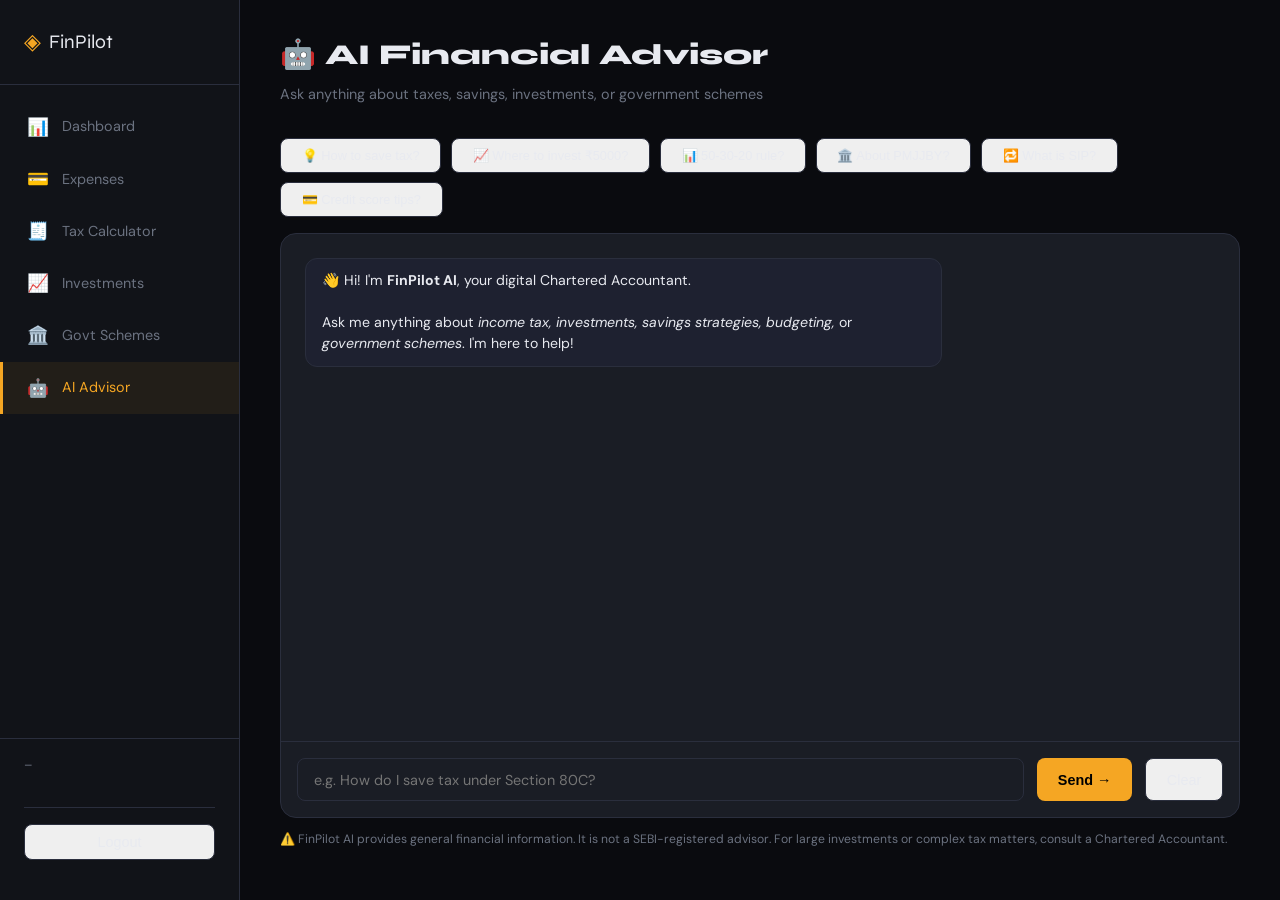
==== frontend/pages/chatbot.html @ fac9a25c "Initial commit - FinBuddy" ====
<!DOCTYPE html>
<html lang="en">
<head>
  <meta charset="UTF-8"/><meta name="viewport" content="width=device-width,initial-scale=1"/>
  <title>AI Advisor – FinPilot</title>
  <link rel="stylesheet" href="../css/style.css"/>
  <link href="https://fonts.googleapis.com/css2?family=Syne:wght@400;600;700;800&family=DM+Sans:wght@300;400;500&display=swap" rel="stylesheet">
</head>
<body>
<div class="page-wrap">
  <aside class="sidebar">
    <div class="sb-brand"><span class="logo-icon">◈</span> FinPilot</div>
    <nav class="sb-nav">
      <a class="sb-item" href="dashboard.html"><span class="sb-icon">📊</span> Dashboard</a>
      <a class="sb-item" href="expenses.html"><span class="sb-icon">💳</span> Expenses</a>
      <a class="sb-item" href="tax.html"><span class="sb-icon">🧾</span> Tax Calculator</a>
      <a class="sb-item" href="investments.html"><span class="sb-icon">📈</span> Investments</a>
      <a class="sb-item" href="schemes.html"><span class="sb-icon">🏛️</span> Govt Schemes</a>
      <a class="sb-item active" href="chatbot.html"><span class="sb-icon">🤖</span> AI Advisor</a>
    </nav>
    <div class="sb-user" id="sb-user">–</div>
    <div class="sb-logout">
      <button class="btn-outline" style="width:100%;text-align:center" onclick="logout()">Logout</button>
    </div>
  </aside>

  <main class="main-content">
    <div class="page-header">
      <h1>🤖 AI Financial Advisor</h1>
      <p>Ask anything about taxes, savings, investments, or government schemes</p>
    </div>

    <!-- QUICK PROMPTS -->
    <div style="display:flex;gap:.6rem;flex-wrap:wrap;margin-bottom:1rem">
      <button class="btn-outline" style="font-size:.8rem" onclick="sendQuick('How can I save income tax?')">💡 How to save tax?</button>
      <button class="btn-outline" style="font-size:.8rem" onclick="sendQuick('Where should I invest ₹5000 per month?')">📈 Where to invest ₹5000?</button>
      <button class="btn-outline" style="font-size:.8rem" onclick="sendQuick('What is the 50-30-20 budget rule?')">📊 50-30-20 rule?</button>
      <button class="btn-outline" style="font-size:.8rem" onclick="sendQuick('Tell me about PMJJBY insurance scheme')">🏛️ About PMJJBY?</button>
      <button class="btn-outline" style="font-size:.8rem" onclick="sendQuick('What is SIP and how does it work?')">🔁 What is SIP?</button>
      <button class="btn-outline" style="font-size:.8rem" onclick="sendQuick('How to improve my credit score?')">💳 Credit score tips?</button>
    </div>

    <!-- CHAT WINDOW -->
    <div class="chat-window">
      <div class="chat-msgs" id="chat-msgs">
        <div class="msg msg-bot">
          👋 Hi! I'm <strong>FinPilot AI</strong>, your digital Chartered Accountant.<br/><br/>
          Ask me anything about <em>income tax, investments, savings strategies, budgeting,</em> or <em>government schemes</em>. I'm here to help!
        </div>
      </div>
      <div class="chat-input-row">
        <input type="text" id="chat-input" placeholder="e.g. How do I save tax under Section 80C?" onkeydown="if(event.key==='Enter') sendMsg()"/>
        <button class="btn-primary" onclick="sendMsg()">Send →</button>
        <button class="btn-outline" onclick="clearChat()">Clear</button>
      </div>
    </div>

    <!-- DISCLAIMER -->
    <p style="color:var(--muted);font-size:.76rem;margin-top:.8rem">
      ⚠️ FinPilot AI provides general financial information. It is not a SEBI-registered advisor.
      For large investments or complex tax matters, consult a Chartered Accountant.
    </p>
  </main>
</div>

<script src="../js/main.js"></script>
<script>
const user = getUser();
if (user) document.getElementById('sb-user').innerHTML = `<strong>${user.name}</strong>${user.email}`;

// ── RULE-BASED RESPONSES (works offline) ────────────────────────
const KB = {
  tax: [
    "Under <strong>Section 80C</strong>, you can invest up to ₹1,50,000 in PPF, ELSS mutual funds, NSC, LIC premium, or EPF to reduce taxable income.",
    "Compare Old vs New regime using our <a href='tax.html' style='color:var(--accent)'>Tax Calculator</a>. Old regime is better if deductions exceed ₹3.75L.",
    "Section <strong>80D</strong> allows deduction for health insurance premiums — up to ₹25,000 for self and ₹50,000 for senior citizen parents.",
    "NPS (National Pension System) gives an <strong>extra ₹50,000</strong> deduction under 80CCD(1B) beyond the 80C limit.",
    "Home loan interest is deductible up to <strong>₹2 lakh/year</strong> under Section 24 of the Income Tax Act."
  ],
  invest: [
    "For beginners: Start a <strong>SIP of ₹500-₹1000/month</strong> in an index fund. Time in market beats timing the market!",
    "The rule of 72: Divide 72 by your return rate to know how many years to double money. At 12%, money doubles in 6 years.",
    "<strong>SIP ₹3,000/month</strong> for 15 years at 12% return = ~₹20 lakhs. Compound interest is magic.",
    "For safe returns: <strong>PPF at 7.1%</strong> (tax-free), <strong>FD at 7%</strong>, <strong>SCSS at 8.2%</strong> for seniors.",
    "ELSS mutual funds: Tax-saving (80C) + equity growth + only 3-year lock-in. Best of all worlds!"
  ],
  budget: [
    "Follow the <strong>50-30-20 rule</strong>: 50% on needs (rent, food), 30% on wants (entertainment), 20% on savings & investments.",
    "Track expenses daily. Use our <a href='expenses.html' style='color:var(--accent)'>Expense Tracker</a> to find where money leaks.",
    "Pay yourself first — on salary day, immediately transfer 20% to savings before spending.",
    "Reduce food delivery apps (Zomato/Swiggy) from 8x to 2x/month and save ₹3,000–₹5,000 monthly.",
    "Automate your SIP so you never skip an investment because of impulsive spending."
  ],
  sip: [
    "SIP (Systematic Investment Plan) means investing a fixed amount monthly in a mutual fund — as low as ₹100/month.",
    "Benefits of SIP: Rupee cost averaging, no need to time the market, discipline in saving, compound growth over years.",
    "Best SIP funds for beginners: Nifty 50 Index Fund, Parag Parikh Flexi Cap, Mirae Asset Large Cap.",
    "₹2,000/month SIP for 20 years at 12% = ₹19.8 lakhs invested, grows to <strong>₹1.98 crore</strong>. That's the power of compounding!"
  ],
  saving: [
    "Build an <strong>emergency fund</strong> of 3-6 months of expenses before any investment. Keep it in a liquid fund or savings account.",
    "Save first, spend later — not the other way around. Automate transfers on salary day.",
    "Cancel subscriptions you haven't used in 30 days. Most people waste ₹500–₹2000/month on unused apps.",
    "Review insurance policies — term insurance is cheapest, don't mix insurance with investment (avoid endowment plans)."
  ],
  scheme: [
    "<strong>PMJJBY</strong>: ₹2 lakh life cover for just ₹436/year — the most affordable life insurance in India.",
    "<strong>Sukanya Samriddhi</strong>: 8.2% tax-free interest for girl child below 10. Best way to plan for daughter's future.",
    "<strong>Atal Pension Yojana</strong>: Guaranteed pension of ₹1,000–₹5,000/month from age 60. Enroll before age 40!",
    "<strong>PM Awas Yojana</strong>: Interest subsidy on home loan if annual income < ₹18 lakh and you don't own a house.",
    "<strong>NPS</strong>: Extra ₹50,000 tax deduction + pension + partial tax-free withdrawal at retirement."
  ],
  loan: [
    "A <strong>CIBIL score above 750</strong> gets you best loan interest rates. Pay EMIs on time every month.",
    "Never take personal loans for consumption (phone, vacation). Only use for genuine emergencies or education.",
    "Prepay loans whenever you have extra money — saved interest = guaranteed return better than FD.",
    "Compare loan rates on BankBazaar or Paisabazaar before taking any loan — rates can vary by 3-5%."
  ],
  default: [
    "I can help you with: tax saving, investment planning, budgeting, SIP, government schemes, and loan tips. What would you like to know?",
    "Great question! Try asking about specific topics like <em>'How to save tax'</em>, <em>'Where to invest ₹3000'</em>, or <em>'About SIP'</em>."
  ]
};

function getBotReply(msg) {
  msg = msg.toLowerCase();
  if (/tax|80c|80d|itr|regime|deduct|tds/.test(msg))    return rand(KB.tax);
  if (/sip|systematic/.test(msg))                         return rand(KB.sip);
  if (/invest|mutual|fund|elss|ppf|nps|fd|stock|equity/.test(msg)) return rand(KB.invest);
  if (/budget|expense|spend|track|zero-based/.test(msg)) return rand(KB.budget);
  if (/save|saving|emergency/.test(msg))                 return rand(KB.saving);
  if (/scheme|government|pmjjby|sukanya|atal|awas|jan dhan|mudra/.test(msg)) return rand(KB.scheme);
  if (/loan|emi|cibil|credit score|borrow/.test(msg))   return rand(KB.loan);
  return rand(KB.default);
}

function rand(arr) { return arr[Math.floor(Math.random()*arr.length)]; }

function appendMsg(text, role) {
  const div = document.createElement('div');
  div.className = `msg msg-${role}`;
  div.innerHTML = text;
  document.getElementById('chat-msgs').appendChild(div);
  document.getElementById('chat-msgs').scrollTop = 9999;
}

function typingIndicator(show) {
  const id = 'typing-indicator';
  if (show) {
    const d = document.createElement('div');
    d.id = id; d.className = 'msg msg-bot';
    d.innerHTML = '<em style="color:var(--muted)">FinPilot AI is typing…</em>';
    document.getElementById('chat-msgs').appendChild(d);
    document.getElementById('chat-msgs').scrollTop = 9999;
  } else {
    document.getElementById(id)?.remove();
  }
}

async function sendMsg() {
  const input = document.getElementById('chat-input');
  const msg = input.value.trim();
  if (!msg) return;
  input.value = '';
  appendMsg(msg, 'user');
  typingIndicator(true);

  let reply;
  // Try backend
  try {
    const r = await api('/chat','POST',{message:msg});
    reply = r.reply;
  } catch(e) {
    reply = getBotReply(msg);
  }
  if (!reply) reply = getBotReply(msg);

  setTimeout(() => { typingIndicator(false); appendMsg(reply, 'bot'); }, 700);
}

function sendQuick(msg) {
  document.getElementById('chat-input').value = msg;
  sendMsg();
}

function clearChat() {
  document.getElementById('chat-msgs').innerHTML = `
    <div class="msg msg-bot">
      👋 Hi! I'm <strong>FinPilot AI</strong>, your digital Chartered Accountant.<br/><br/>
      Ask me anything about <em>income tax, investments, savings strategies, budgeting,</em> or <em>government schemes</em>.
    </div>`;
}
</script>
</body>
</html>
---- frontend/css/style.css ----
/* ════════════════════════════════════════════════════════════════
   FinPilot – Global Styles
   Font: Syne (display) + DM Sans (body)
   Theme: Dark luxury fintech with amber accent
════════════════════════════════════════════════════════════════ */
:root {
  --bg:        #0a0b0f;
  --bg2:       #111318;
  --bg3:       #1a1d25;
  --surface:   #1e2130;
  --border:    #2a2e3d;
  --accent:    #f5a623;
  --accent2:   #e8621a;
  --green:     #22c55e;
  --red:       #ef4444;
  --blue:      #3b82f6;
  --text:      #e8eaf0;
  --muted:     #6b7280;
  --card-rad:  16px;
  --font-head: 'Syne', sans-serif;
  --font-body: 'DM Sans', sans-serif;
}

*,*::before,*::after { box-sizing: border-box; margin: 0; padding: 0; }
html { scroll-behavior: smooth; }

body {
  font-family: var(--font-body);
  background: var(--bg);
  color: var(--text);
  min-height: 100vh;
  line-height: 1.6;
}

/* ── SCROLLBAR ──────────────────────────────────────────────────── */
::-webkit-scrollbar { width: 6px; }
::-webkit-scrollbar-track { background: var(--bg); }
::-webkit-scrollbar-thumb { background: var(--border); border-radius: 3px; }

/* ── NAV ────────────────────────────────────────────────────────── */
.navbar {
  position: fixed; top: 0; left: 0; right: 0; z-index: 100;
  display: flex; align-items: center; justify-content: space-between;
  padding: 1rem 4rem;
  background: rgba(10,11,15,0.85);
  backdrop-filter: blur(20px);
  border-bottom: 1px solid var(--border);
  transition: box-shadow .3s;
}
.navbar.scrolled { box-shadow: 0 4px 40px rgba(0,0,0,.5); }
.nav-brand { display: flex; align-items: center; gap: .5rem; font-family: var(--font-head); font-size: 1.3rem; }
.logo-icon { color: var(--accent); font-size: 1.4rem; }
.nav-links { display: flex; align-items: center; gap: 2rem; list-style: none; }
.nav-links a { color: var(--muted); text-decoration: none; font-size: .9rem; transition: color .2s; }
.nav-links a:hover { color: var(--text); }
.hamburger { display: none; background: none; border: none; color: var(--text); font-size: 1.5rem; cursor: pointer; }

/* ── BUTTONS ────────────────────────────────────────────────────── */
.btn-primary {
  background: var(--accent);
  color: #000;
  padding: .55rem 1.3rem;
  border-radius: 8px;
  font-weight: 600;
  font-size: .9rem;
  text-decoration: none;
  border: none; cursor: pointer;
  transition: opacity .2s, transform .15s;
}
.btn-primary:hover { opacity: .9; transform: translateY(-1px); }
.btn-primary.btn-lg { padding: .85rem 2rem; font-size: 1rem; border-radius: 10px; }

.btn-outline {
  border: 1px solid var(--border);
  color: var(--text);
  padding: .55rem 1.3rem;
  border-radius: 8px;
  font-size: .9rem;
  text-decoration: none;
  transition: border-color .2s;
}
.btn-outline:hover { border-color: var(--accent); }

.btn-ghost {
  color: var(--text);
  padding: .85rem 2rem;
  border-radius: 10px;
  font-size: 1rem;
  text-decoration: none;
  border: 1px solid var(--border);
  transition: border-color .2s;
}
.btn-ghost:hover { border-color: var(--accent); }

.btn-danger {
  background: var(--red);
  color: #fff;
  border: none;
  padding: .4rem .8rem;
  border-radius: 6px;
  cursor: pointer;
  font-size: .8rem;
}

/* ── HERO ───────────────────────────────────────────────────────── */
.hero {
  min-height: 100vh;
  display: flex; align-items: center; justify-content: space-between;
  padding: 8rem 4rem 4rem;
  position: relative; overflow: hidden; gap: 4rem;
}
.hero-bg { position: absolute; inset: 0; pointer-events: none; }
.orb {
  position: absolute; border-radius: 50%;
  filter: blur(80px); opacity: .18;
}
.orb-1 { width: 500px; height: 500px; background: var(--accent); top: -100px; right: -100px; animation: drift 8s ease-in-out infinite alternate; }
.orb-2 { width: 350px; height: 350px; background: var(--blue); bottom: -80px; left: 10%; animation: drift 10s ease-in-out infinite alternate-reverse; }
@keyframes drift { from { transform: translate(0,0); } to { transform: translate(30px,20px); } }
.grid-overlay {
  position: absolute; inset: 0;
  background-image: linear-gradient(var(--border) 1px, transparent 1px), linear-gradient(90deg, var(--border) 1px, transparent 1px);
  background-size: 60px 60px; opacity: .25;
}
.hero-content { flex: 1; z-index: 1; max-width: 600px; }
.hero-badge {
  display: inline-block;
  background: rgba(245,166,35,.12); border: 1px solid rgba(245,166,35,.3);
  color: var(--accent); padding: .35rem 1rem; border-radius: 99px;
  font-size: .8rem; margin-bottom: 1.5rem;
  animation: fadeUp .6s ease both;
}
.hero-title {
  font-family: var(--font-head);
  font-size: clamp(2.5rem, 5vw, 4rem);
  line-height: 1.1; font-weight: 800;
  animation: fadeUp .7s .1s ease both;
}
.gradient-text {
  background: linear-gradient(90deg, var(--accent), var(--accent2));
  -webkit-background-clip: text; -webkit-text-fill-color: transparent;
}
.hero-sub { color: var(--muted); font-size: 1.1rem; margin-top: 1.2rem; animation: fadeUp .7s .2s ease both; }
.hero-cta { display: flex; gap: 1rem; margin-top: 2rem; animation: fadeUp .7s .3s ease both; }
.hero-stat-row {
  display: flex; align-items: center; gap: 1.5rem;
  margin-top: 3rem; animation: fadeUp .7s .4s ease both;
}
.hs { display: flex; flex-direction: column; }
.hs strong { font-family: var(--font-head); font-size: 1.4rem; color: var(--accent); }
.hs span { font-size: .78rem; color: var(--muted); }
.hs-div { width: 1px; height: 36px; background: var(--border); }

.hero-visual { flex: 0 0 360px; position: relative; z-index: 1; animation: fadeUp .8s .2s ease both; }
.card-float {
  background: var(--surface);
  border: 1px solid var(--border);
  border-radius: var(--card-rad);
  padding: 1rem 1.3rem;
  position: absolute;
  backdrop-filter: blur(10px);
}
.card-f1 { width: 240px; top: 20px; left: 0; animation: float 4s ease-in-out infinite; }
.card-f2 { width: 160px; top: 120px; right: 0; animation: float 5s ease-in-out infinite reverse; }
.card-f3 { width: 220px; bottom: 0; left: 30px; animation: float 4.5s ease-in-out infinite; }
@keyframes float { 0%,100% { transform: translateY(0); } 50% { transform: translateY(-10px); } }
.cf-label { font-size: .72rem; color: var(--muted); margin-bottom: .3rem; }
.cf-value { font-family: var(--font-head); font-size: 1.4rem; font-weight: 700; color: var(--green); }
.cf-bar { background: var(--border); height: 4px; border-radius: 2px; margin-top: .6rem; }
.cf-fill { height: 100%; background: var(--green); border-radius: 2px; }
.cf-score { font-family: var(--font-head); font-size: 2rem; font-weight: 800; color: var(--accent); }
.cf-score span { font-size: 1rem; color: var(--muted); }
.cf-icon { font-size: 1.4rem; }
.cf-msg { font-size: .82rem; color: var(--muted); margin-top: .2rem; }

@keyframes fadeUp { from { opacity: 0; transform: translateY(24px); } to { opacity: 1; transform: translateY(0); } }

/* ── SECTION LABELS ─────────────────────────────────────────────── */
.section-label {
  text-align: center;
  font-size: .78rem; font-weight: 600; letter-spacing: .15em;
  text-transform: uppercase; color: var(--accent); margin-bottom: .8rem;
}
.section-title {
  text-align: center;
  font-family: var(--font-head); font-size: clamp(1.8rem, 3vw, 2.6rem);
  font-weight: 800; line-height: 1.2; margin-bottom: 3rem;
}

/* ── FEATURES ───────────────────────────────────────────────────── */
.features { padding: 6rem 4rem; background: var(--bg2); }
.features-grid {
  display: grid;
  grid-template-columns: repeat(auto-fill, minmax(280px, 1fr));
  gap: 1.5rem; max-width: 1100px; margin: 0 auto;
}
.feat-card {
  background: var(--surface);
  border: 1px solid var(--border);
  border-radius: var(--card-rad);
  padding: 1.8rem;
  text-decoration: none; color: var(--text);
  transition: border-color .25s, transform .25s;
  display: flex; flex-direction: column; gap: .6rem;
  position: relative;
}
.feat-card:hover { border-color: var(--accent); transform: translateY(-4px); }
.feat-card-accent { background: linear-gradient(135deg, rgba(245,166,35,.1), rgba(232,98,26,.05)); }
.feat-icon { font-size: 2rem; margin-bottom: .4rem; }
.feat-card h3 { font-family: var(--font-head); font-size: 1.1rem; }
.feat-card p { color: var(--muted); font-size: .88rem; flex: 1; }
.feat-arrow { position: absolute; bottom: 1.8rem; right: 1.8rem; color: var(--accent); font-size: 1.2rem; opacity: 0; transition: opacity .2s; }
.feat-card:hover .feat-arrow { opacity: 1; }

/* ── STATS ──────────────────────────────────────────────────────── */
.stats-section { padding: 5rem 4rem; }
.stats-inner {
  display: flex; gap: 2rem; justify-content: center; flex-wrap: wrap;
  max-width: 900px; margin: 0 auto;
}
.stat-block {
  flex: 1; min-width: 200px;
  text-align: center; padding: 2rem;
  background: var(--surface); border: 1px solid var(--border);
  border-radius: var(--card-rad);
}
.stat-num { font-family: var(--font-head); font-size: 2.8rem; font-weight: 800; color: var(--accent); }
.stat-desc { color: var(--muted); font-size: .9rem; margin-top: .5rem; }
.stat-desc em { color: var(--text); font-style: normal; }

/* ── HOW IT WORKS ───────────────────────────────────────────────── */
.how-section { padding: 6rem 4rem; background: var(--bg2); }
.steps { display: flex; align-items: center; justify-content: center; gap: 1rem; flex-wrap: wrap; max-width: 900px; margin: 0 auto; }
.step { text-align: center; max-width: 200px; }
.step-num { font-family: var(--font-head); font-size: 3rem; font-weight: 800; color: rgba(245,166,35,.2); margin-bottom: .5rem; }
.step h3 { font-family: var(--font-head); font-size: 1.1rem; margin-bottom: .4rem; }
.step p { font-size: .85rem; color: var(--muted); }
.step-connector { color: var(--border); font-size: 1.5rem; flex-shrink: 0; }

/* ── FOOTER ─────────────────────────────────────────────────────── */
.footer {
  border-top: 1px solid var(--border);
  padding: 2.5rem 4rem; text-align: center;
  color: var(--muted); font-size: .85rem;
}
.footer-brand { font-family: var(--font-head); font-size: 1.2rem; color: var(--text); margin-bottom: .8rem; }
.footer-links { display: flex; justify-content: center; gap: 2rem; margin-top: 1rem; }
.footer-links a { color: var(--muted); text-decoration: none; }
.footer-links a:hover { color: var(--accent); }

/* ── INNER PAGE LAYOUT ──────────────────────────────────────────── */
.page-wrap { display: flex; min-height: 100vh; }

/* SIDEBAR */
.sidebar {
  width: 240px; flex-shrink: 0;
  background: var(--bg2); border-right: 1px solid var(--border);
  padding: 1.5rem 0; display: flex; flex-direction: column;
  position: fixed; top: 0; left: 0; bottom: 0; z-index: 50;
}
.sidebar .sb-brand {
  font-family: var(--font-head); font-size: 1.2rem;
  padding: 0 1.5rem 1.5rem;
  border-bottom: 1px solid var(--border);
  display: flex; align-items: center; gap: .5rem;
}
.sb-nav { flex: 1; padding: 1rem 0; }
.sb-item {
  display: flex; align-items: center; gap: .8rem;
  padding: .75rem 1.5rem;
  color: var(--muted); text-decoration: none;
  font-size: .9rem; transition: background .2s, color .2s;
  border-left: 3px solid transparent;
}
.sb-item:hover, .sb-item.active {
  background: rgba(245,166,35,.07);
  color: var(--text);
  border-left-color: var(--accent);
}
.sb-item.active { color: var(--accent); }
.sb-icon { font-size: 1.1rem; }
.sb-logout {
  margin: 1rem 1.5rem;
  border-top: 1px solid var(--border); padding-top: 1rem;
}
.sb-user {
  padding: 1rem 1.5rem;
  font-size: .8rem; color: var(--muted);
  border-top: 1px solid var(--border);
}
.sb-user strong { display: block; color: var(--text); font-size: .9rem; }

/* MAIN CONTENT */
.main-content {
  margin-left: 240px; flex: 1;
  padding: 2rem 2.5rem;
  min-height: 100vh;
}
.page-header { margin-bottom: 2rem; }
.page-header h1 { font-family: var(--font-head); font-size: 1.8rem; font-weight: 800; }
.page-header p { color: var(--muted); font-size: .9rem; margin-top: .3rem; }

/* CARDS */
.card {
  background: var(--surface);
  border: 1px solid var(--border);
  border-radius: var(--card-rad);
  padding: 1.5rem;
}
.card-title {
  font-family: var(--font-head); font-size: 1rem; font-weight: 700;
  margin-bottom: 1rem; color: var(--muted);
  text-transform: uppercase; letter-spacing: .05em;
}
.grid-4 { display: grid; grid-template-columns: repeat(auto-fill, minmax(200px, 1fr)); gap: 1rem; margin-bottom: 1.5rem; }
.grid-2 { display: grid; grid-template-columns: repeat(auto-fill, minmax(320px, 1fr)); gap: 1.5rem; margin-bottom: 1.5rem; }
.kpi { text-align: center; }
.kpi-label { font-size: .78rem; color: var(--muted); text-transform: uppercase; letter-spacing: .05em; }
.kpi-value { font-family: var(--font-head); font-size: 1.8rem; font-weight: 800; margin-top: .2rem; }
.kpi-sub { font-size: .75rem; color: var(--muted); margin-top: .2rem; }
.kpi-value.green { color: var(--green); }
.kpi-value.amber { color: var(--accent); }
.kpi-value.red { color: var(--red); }
.kpi-value.blue { color: var(--blue); }

/* FORMS */
.form-group { margin-bottom: 1.2rem; }
label { display: block; font-size: .82rem; color: var(--muted); margin-bottom: .4rem; }
input, select, textarea {
  width: 100%; background: var(--bg3);
  border: 1px solid var(--border); color: var(--text);
  padding: .7rem 1rem; border-radius: 8px; font-family: var(--font-body);
  font-size: .9rem; outline: none; transition: border-color .2s;
}
input:focus, select:focus { border-color: var(--accent); }
.form-row { display: grid; grid-template-columns: 1fr 1fr; gap: 1rem; }
.form-row-3 { display: grid; grid-template-columns: 1fr 1fr 1fr; gap: 1rem; }

/* TABLE */
.data-table { width: 100%; border-collapse: collapse; }
.data-table th {
  text-align: left; padding: .7rem 1rem;
  font-size: .75rem; color: var(--muted);
  text-transform: uppercase; letter-spacing: .05em;
  border-bottom: 1px solid var(--border);
}
.data-table td { padding: .8rem 1rem; border-bottom: 1px solid rgba(42,46,61,.5); font-size: .88rem; }
.data-table tr:last-child td { border-bottom: none; }
.data-table tr:hover td { background: rgba(245,166,35,.04); }

/* BADGE */
.badge {
  display: inline-block; padding: .25rem .65rem;
  border-radius: 99px; font-size: .72rem; font-weight: 600;
}
.badge-green { background: rgba(34,197,94,.15); color: var(--green); }
.badge-amber { background: rgba(245,166,35,.15); color: var(--accent); }
.badge-red { background: rgba(239,68,68,.15); color: var(--red); }
.badge-blue { background: rgba(59,130,246,.15); color: var(--blue); }

/* PROGRESS BAR */
.progress { background: var(--border); border-radius: 99px; height: 6px; overflow: hidden; }
.progress-fill { height: 100%; border-radius: 99px; transition: width .6s ease; }
.progress-fill.green { background: var(--green); }
.progress-fill.amber { background: var(--accent); }
.progress-fill.red { background: var(--red); }

/* ALERT */
.alert {
  padding: .8rem 1.1rem; border-radius: 8px;
  font-size: .88rem; margin-bottom: 1rem;
}
.alert-success { background: rgba(34,197,94,.1); border: 1px solid rgba(34,197,94,.25); color: var(--green); }
.alert-error   { background: rgba(239,68,68,.1);  border: 1px solid rgba(239,68,68,.25);  color: var(--red); }
.alert-info    { background: rgba(59,130,246,.1);  border: 1px solid rgba(59,130,246,.25);  color: var(--blue); }

/* SCORE RING */
.score-ring-wrap { position: relative; width: 120px; height: 120px; margin: 0 auto; }
.score-ring-wrap svg { transform: rotate(-90deg); }
.score-ring-center { position: absolute; inset: 0; display: flex; flex-direction: column; align-items: center; justify-content: center; }
.score-ring-num { font-family: var(--font-head); font-size: 1.8rem; font-weight: 800; color: var(--accent); }
.score-ring-label { font-size: .65rem; color: var(--muted); }

/* CHATBOT */
.chat-window {
  display: flex; flex-direction: column;
  height: 65vh; background: var(--bg3);
  border: 1px solid var(--border); border-radius: var(--card-rad);
  overflow: hidden;
}
.chat-msgs { flex: 1; overflow-y: auto; padding: 1.5rem; display: flex; flex-direction: column; gap: .8rem; }
.msg { max-width: 70%; padding: .7rem 1rem; border-radius: 12px; font-size: .88rem; line-height: 1.5; }
.msg-bot { background: var(--surface); border: 1px solid var(--border); align-self: flex-start; }
.msg-user { background: var(--accent); color: #000; font-weight: 500; align-self: flex-end; }
.chat-input-row {
  border-top: 1px solid var(--border);
  display: flex; gap: .8rem; padding: 1rem;
}
.chat-input-row input { flex: 1; margin: 0; }

/* SCHEME CARDS */
.scheme-grid { display: grid; grid-template-columns: repeat(auto-fill, minmax(300px, 1fr)); gap: 1.5rem; }
.scheme-card {
  background: var(--surface); border: 1px solid var(--border);
  border-radius: var(--card-rad); padding: 1.5rem;
  transition: border-color .25s;
}
.scheme-card:hover { border-color: var(--accent); }
.scheme-cat { font-size: .72rem; color: var(--accent); text-transform: uppercase; letter-spacing: .08em; margin-bottom: .5rem; }
.scheme-name { font-family: var(--font-head); font-size: 1.05rem; font-weight: 700; margin-bottom: .6rem; }
.scheme-benefit { font-size: .85rem; color: var(--muted); margin-bottom: 1rem; }
.scheme-eligibility { font-size: .78rem; color: var(--muted); margin-bottom: 1rem; }
.scheme-eligibility strong { color: var(--text); }

/* LOGIN PAGE */
.auth-page {
  min-height: 100vh; display: flex; align-items: center; justify-content: center;
  background: var(--bg); position: relative; overflow: hidden;
}
.auth-card {
  width: 100%; max-width: 420px; z-index: 1;
  background: var(--surface); border: 1px solid var(--border);
  border-radius: 20px; padding: 2.5rem;
}
.auth-card h2 { font-family: var(--font-head); font-size: 1.6rem; margin-bottom: .4rem; }
.auth-card p { color: var(--muted); font-size: .88rem; margin-bottom: 2rem; }
.auth-link { text-align: center; margin-top: 1.2rem; font-size: .85rem; color: var(--muted); }
.auth-link a { color: var(--accent); text-decoration: none; }

/* TAX RESULT BOX */
.regime-compare { display: grid; grid-template-columns: 1fr 1fr; gap: 1rem; }
.regime-box {
  background: var(--bg3); border: 2px solid var(--border);
  border-radius: var(--card-rad); padding: 1.5rem; text-align: center;
}
.regime-box.recommended { border-color: var(--green); background: rgba(34,197,94,.05); }
.regime-box h3 { font-family: var(--font-head); font-size: .9rem; text-transform: uppercase; color: var(--muted); margin-bottom: .8rem; }
.regime-tax { font-family: var(--font-head); font-size: 2rem; font-weight: 800; color: var(--red); }
.regime-eff { font-size: .8rem; color: var(--muted); margin-top: .3rem; }
.regime-badge { display: inline-block; background: var(--green); color: #000; padding: .25rem .8rem; border-radius: 99px; font-size: .72rem; font-weight: 700; margin-top: .6rem; }

/* INVESTMENT CARDS */
.inv-card {
  background: var(--surface); border: 1px solid var(--border);
  border-radius: var(--card-rad); padding: 1.2rem 1.5rem;
  display: flex; gap: 1.2rem; align-items: center;
  margin-bottom: 1rem;
}
.inv-pct-circle {
  width: 54px; height: 54px; border-radius: 50%;
  background: conic-gradient(var(--accent) calc(var(--pct)*1%), var(--border) 0);
  display: flex; align-items: center; justify-content: center; flex-shrink: 0;
  font-family: var(--font-head); font-size: .78rem; font-weight: 700;
}
.inv-info { flex: 1; }
.inv-name { font-weight: 600; font-size: .95rem; margin-bottom: .2rem; }
.inv-meta { font-size: .78rem; color: var(--muted); }
.inv-amount { text-align: right; }
.inv-monthly { font-family: var(--font-head); font-size: 1.1rem; color: var(--accent); }
.inv-return { font-size: .75rem; color: var(--green); }

/* RESPONSIVE */
@media (max-width: 900px) {
  .navbar { padding: 1rem 1.5rem; }
  .nav-links { display: none; }
  .hamburger { display: block; }
  .hero { flex-direction: column; padding: 7rem 1.5rem 3rem; }
  .hero-visual { display: none; }
  .features { padding: 4rem 1.5rem; }
  .stats-section { padding: 4rem 1.5rem; }
  .how-section { padding: 4rem 1.5rem; }
  .steps { flex-direction: column; }
  .step-connector { transform: rotate(90deg); }
  .sidebar { transform: translateX(-240px); transition: transform .3s; }
  .sidebar.open { transform: translateX(0); }
  .main-content { margin-left: 0; padding: 1.5rem; }
  .form-row { grid-template-columns: 1fr; }
  .form-row-3 { grid-template-columns: 1fr; }
  .regime-compare { grid-template-columns: 1fr; }
  .grid-4 { grid-template-columns: 1fr 1fr; }
}
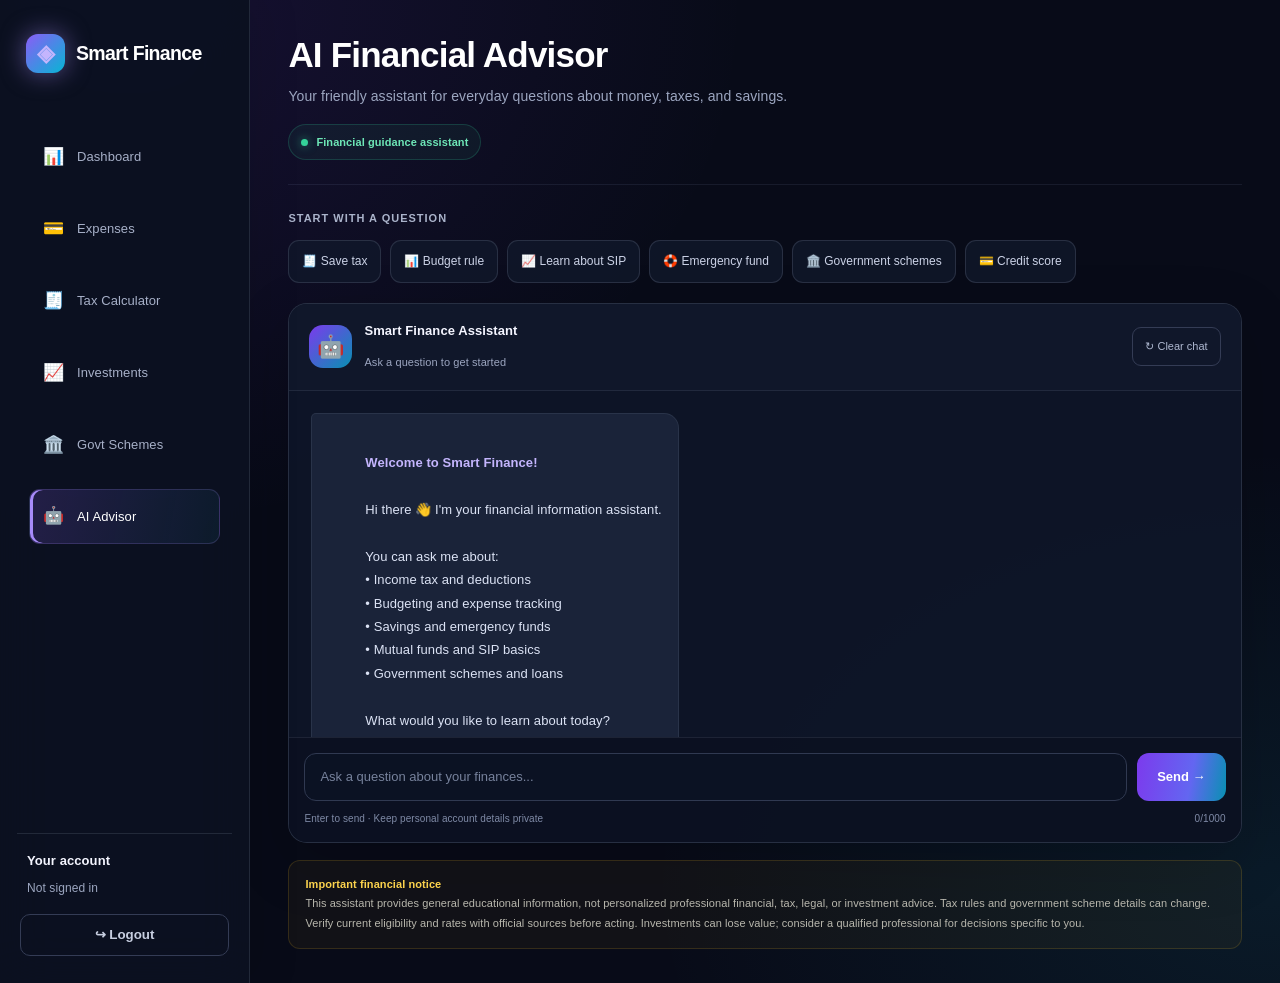
==== commit b69474a0: "Enhance Smart Finance System pages" ====
--- a/frontend/pages/chatbot.html
+++ b/frontend/pages/chatbot.html
@@ -1,195 +1,832 @@
+
 <!DOCTYPE html>
 <html lang="en">
 <head>
-  <meta charset="UTF-8"/><meta name="viewport" content="width=device-width,initial-scale=1"/>
-  <title>AI Advisor – FinPilot</title>
-  <link rel="stylesheet" href="../css/style.css"/>
-  <link href="https://fonts.googleapis.com/css2?family=Syne:wght@400;600;700;800&family=DM+Sans:wght@300;400;500&display=swap" rel="stylesheet">
+  <meta charset="UTF-8">
+  <meta name="viewport" content="width=device-width, initial-scale=1">
+  <meta name="theme-color" content="#080b18">
+  <title>AI Financial Advisor | Smart Finance System</title>
+  <link rel="stylesheet" href="../css/style.css">
+
+  <style>
+    * { box-sizing: border-box; }
+
+    body {
+      margin: 0;
+      min-height: 100vh;
+      background:
+        radial-gradient(ellipse at 10% 0%, rgba(124,58,237,.13), transparent 38%),
+        radial-gradient(ellipse at 100% 90%, rgba(34,211,238,.08), transparent 35%),
+        #080b18;
+      color: #f4f5ff;
+      font-family: Inter, "Segoe UI", Arial, sans-serif;
+    }
+
+    .page-wrap { display: flex; min-height: 100vh; }
+
+    .sidebar {
+      width: 250px;
+      flex: 0 0 250px;
+      min-height: 100vh;
+      padding: 27px 17px;
+      display: flex;
+      flex-direction: column;
+      background: rgba(12,17,33,.96);
+      border-right: 1px solid rgba(148,163,184,.17);
+    }
+
+    .sb-brand {
+      display: flex;
+      align-items: center;
+      gap: 11px;
+      padding: 5px 9px 30px;
+      color: #fff;
+      font-size: 19px;
+      font-weight: 800;
+    }
+
+    .logo-icon {
+      display: grid;
+      place-items: center;
+      width: 39px;
+      height: 39px;
+      border-radius: 12px;
+      background: linear-gradient(135deg,#8b5cf6,#06b6d4);
+      color: white;
+      font-size: 23px;
+    }
+
+    .sb-nav { display: grid; gap: 7px; }
+
+    .sb-item {
+      display: flex;
+      align-items: center;
+      gap: 12px;
+      padding: 12px 13px;
+      border: 1px solid transparent;
+      border-radius: 11px;
+      color: #a7b0c8;
+      text-decoration: none;
+      font-size: 13px;
+      transition: .2s;
+    }
+
+    .sb-item:hover,
+    .sb-item.active {
+      color: #fff;
+      border-color: rgba(167,139,250,.19);
+      background: linear-gradient(100deg,rgba(139,92,246,.19),rgba(34,211,238,.06));
+    }
+
+    .sb-item.active { box-shadow: inset 3px 0 #a78bfa; }
+    .sb-icon { font-size: 17px; }
+
+    .sb-user {
+      display: grid;
+      gap: 5px;
+      margin-top: auto;
+      padding: 16px 10px;
+      border-top: 1px solid rgba(148,163,184,.17);
+      color: #9ca6c0;
+      font-size: 12px;
+      overflow-wrap: anywhere;
+    }
+
+    .sb-user strong { color: #f4f5ff; font-size: 13px; }
+
+    .sb-logout { padding: 0 3px; }
+
+    .sb-logout button {
+      width: 100%;
+      min-height: 42px;
+      border: 1px solid #343c55;
+      border-radius: 10px;
+      background: transparent;
+      color: #c7cee0;
+      cursor: pointer;
+    }
+
+    .sb-logout button:hover { border-color: #f87171; color: #fca5a5; }
+
+    .main-content {
+      width: 100%;
+      min-width: 0;
+      max-width: 1600px;
+      margin: 0 auto;
+      padding: 34px clamp(16px,3vw,42px);
+    }
+
+    .page-header { margin-bottom: 24px; }
+
+    .page-header h1 {
+      margin: 0 0 9px;
+      color: #fff;
+      font-size: clamp(26px,3vw,35px);
+      letter-spacing: -.8px;
+    }
+
+    .page-header p {
+      margin: 0;
+      color: #9ca6c0;
+      font-size: 14px;
+      line-height: 1.7;
+    }
+
+    .advisor-status {
+      display: inline-flex;
+      align-items: center;
+      gap: 8px;
+      margin-top: 15px;
+      padding: 8px 12px;
+      border: 1px solid rgba(52,211,153,.2);
+      border-radius: 30px;
+      background: rgba(52,211,153,.06);
+      color: #6ee7b7;
+      font-size: 11px;
+      font-weight: 700;
+    }
+
+    .status-dot {
+      width: 7px;
+      height: 7px;
+      border-radius: 50%;
+      background: #34d399;
+      box-shadow: 0 0 10px rgba(52,211,153,.6);
+    }
+
+    .quick-section { margin-bottom: 20px; }
+
+    .section-label {
+      margin-bottom: 12px;
+      color: #aab3ca;
+      font-size: 11px;
+      font-weight: 750;
+      letter-spacing: 1px;
+      text-transform: uppercase;
+    }
+
+    .quick-prompts {
+      display: flex;
+      flex-wrap: wrap;
+      gap: 9px;
+    }
+
+    .quick-button {
+      padding: 10px 13px;
+      border: 1px solid rgba(148,163,184,.19);
+      border-radius: 11px;
+      background: rgba(17,24,43,.8);
+      color: #cbd2e6;
+      cursor: pointer;
+      font: inherit;
+      font-size: 12px;
+      transition: .2s;
+    }
+
+    .quick-button:hover {
+      border-color: rgba(167,139,250,.5);
+      background: rgba(139,92,246,.12);
+      color: #fff;
+      transform: translateY(-1px);
+    }
+
+    .chat-window {
+      display: flex;
+      flex-direction: column;
+      min-height: 490px;
+      height: min(60vh, 680px);
+      overflow: hidden;
+      border: 1px solid rgba(148,163,184,.19);
+      border-radius: 19px;
+      background: rgba(15,22,40,.93);
+      box-shadow: 0 20px 60px rgba(0,0,0,.18);
+    }
+
+    .chat-topbar {
+      display: flex;
+      align-items: center;
+      gap: 12px;
+      padding: 16px 20px;
+      border-bottom: 1px solid rgba(148,163,184,.13);
+      background: rgba(17,24,43,.85);
+    }
+
+    .bot-avatar {
+      display: grid;
+      place-items: center;
+      width: 43px;
+      height: 43px;
+      flex-shrink: 0;
+      border-radius: 14px;
+      background: linear-gradient(135deg,#7c3aed,#0891b2);
+      font-size: 22px;
+    }
+
+    .bot-details { flex: 1; min-width: 0; }
+
+    .bot-details strong {
+      display: block;
+      margin-bottom: 5px;
+      color: #f4f5ff;
+      font-size: 13px;
+    }
+
+    .bot-details span {
+      color: #9ca6c0;
+      font-size: 11px;
+    }
+
+    .clear-button {
+      padding: 9px 12px;
+      border: 1px solid #343c55;
+      border-radius: 9px;
+      background: transparent;
+      color: #aeb8d0;
+      cursor: pointer;
+      font: inherit;
+      font-size: 11px;
+    }
+
+    .clear-button:hover { color: #fff; border-color: #64748b; }
+
+    .chat-msgs {
+      flex: 1;
+      min-height: 0;
+      padding: 22px;
+      display: flex;
+      flex-direction: column;
+      gap: 17px;
+      overflow-y: auto;
+      overscroll-behavior: contain;
+      scroll-behavior: smooth;
+    }
+
+    .msg {
+      max-width: min(80%, 650px);
+      padding: 14px 16px;
+      border: 1px solid rgba(148,163,184,.12);
+      border-radius: 15px;
+      font-size: 13px;
+      line-height: 1.8;
+      overflow-wrap: anywhere;
+      white-space: pre-wrap;
+      animation: messageIn .2s ease;
+    }
+
+    .msg-bot {
+      align-self: flex-start;
+      border-top-left-radius: 5px;
+      background: #1a2339;
+      color: #dce3f5;
+    }
+
+    .msg-user {
+      align-self: flex-end;
+      border-color: rgba(167,139,250,.22);
+      border-top-right-radius: 5px;
+      background: linear-gradient(130deg,rgba(124,58,237,.27),rgba(8,145,178,.14));
+      color: #fff;
+    }
+
+    .msg strong { color: #c4b5fd; }
+
+    .msg-time {
+      display: block;
+      margin-top: 7px;
+      color: #7f8aa6;
+      font-size: 10px;
+    }
+
+    .typing-dots {
+      display: inline-flex;
+      align-items: center;
+      gap: 5px;
+      padding: 4px 0;
+    }
+
+    .typing-dots span {
+      width: 6px;
+      height: 6px;
+      border-radius: 50%;
+      background: #a78bfa;
+      animation: bounce 1s infinite ease-in-out;
+    }
+
+    .typing-dots span:nth-child(2) { animation-delay: .15s; }
+    .typing-dots span:nth-child(3) { animation-delay: .3s; }
+
+    .chat-composer {
+      padding: 15px;
+      border-top: 1px solid rgba(148,163,184,.13);
+      background: rgba(11,17,32,.88);
+    }
+
+    .composer-row {
+      display: flex;
+      align-items: center;
+      gap: 10px;
+    }
+
+    #chat-input {
+      width: 100%;
+      min-width: 0;
+      height: 48px;
+      padding: 0 15px;
+      border: 1px solid #303951;
+      border-radius: 12px;
+      outline: none;
+      background: #0b1223;
+      color: #f4f5ff;
+      font: inherit;
+      font-size: 13px;
+      transition: border-color .2s,box-shadow .2s;
+    }
+
+    #chat-input::placeholder { color: #77829c; }
+
+    #chat-input:focus {
+      border-color: #8b5cf6;
+      box-shadow: 0 0 0 3px rgba(139,92,246,.13);
+    }
+
+    .send-button {
+      height: 48px;
+      flex-shrink: 0;
+      padding: 0 20px;
+      border: 0;
+      border-radius: 12px;
+      background: linear-gradient(100deg,#7c3aed,#6366f1 60%,#0891b2);
+      color: #fff;
+      cursor: pointer;
+      font: inherit;
+      font-size: 13px;
+      font-weight: 750;
+      transition: .2s;
+    }
+
+    .send-button:hover:not(:disabled) { transform: translateY(-1px); }
+    .send-button:disabled { opacity: .6; cursor: wait; }
+
+    .composer-hint {
+      display: flex;
+      justify-content: space-between;
+      gap: 10px;
+      margin-top: 10px;
+      color: #7f8aa6;
+      font-size: 10px;
+      line-height: 1.6;
+    }
+
+    .disclaimer {
+      margin-top: 17px;
+      padding: 14px 16px;
+      border: 1px solid rgba(251,191,36,.15);
+      border-radius: 12px;
+      background: rgba(251,191,36,.045);
+      color: #b8b7ad;
+      font-size: 11px;
+      line-height: 1.8;
+    }
+
+    .disclaimer strong { color: #fcd34d; }
+
+    @keyframes messageIn {
+      from { opacity: 0; transform: translateY(5px); }
+      to { opacity: 1; transform: translateY(0); }
+    }
+
+    @keyframes bounce {
+      0%,60%,100% { transform: translateY(0); opacity: .6; }
+      30% { transform: translateY(-5px); opacity: 1; }
+    }
+
+    @media (max-width: 760px) {
+      .page-wrap { display: block; }
+
+      .sidebar {
+        width: 100%;
+        min-height: auto;
+        padding: 15px;
+        border-right: 0;
+        border-bottom: 1px solid rgba(148,163,184,.17);
+      }
+
+      .sb-brand { padding: 2px 5px 15px; }
+
+      .sb-nav {
+        display: flex;
+        gap: 7px;
+        overflow-x: auto;
+        padding-bottom: 7px;
+      }
+
+      .sb-item { flex-shrink: 0; padding: 10px 12px; }
+      .sb-user { margin-top: 12px; padding: 11px 5px; }
+      .sb-logout { display: none; }
+      .main-content { padding: 23px 14px; }
+
+      .chat-window { height: 62vh; min-height: 430px; }
+      .chat-msgs { padding: 15px; }
+      .msg { max-width: 92%; }
+    }
+
+    @media (max-width: 450px) {
+      .quick-prompts { gap: 7px; }
+      .quick-button { padding: 9px 10px; font-size: 11px; }
+      .chat-window { min-height: 420px; }
+      .chat-topbar { padding: 12px; }
+      .chat-composer { padding: 11px; }
+      .send-button { padding: 0 13px; }
+      .composer-hint { font-size: 9px; }
+      .msg { max-width: 96%; padding: 12px; font-size: 12px; }
+    }
+
+    @media (prefers-reduced-motion: reduce) {
+      *,*::before,*::after {
+        animation-duration: .01ms !important;
+        transition-duration: .01ms !important;
+        scroll-behavior: auto !important;
+      }
+    }
+  </style>
 </head>
+
 <body>
 <div class="page-wrap">
+
   <aside class="sidebar">
-    <div class="sb-brand"><span class="logo-icon">◈</span> FinPilot</div>
-    <nav class="sb-nav">
+    <div class="sb-brand">
+      <span class="logo-icon">◈</span>
+      <span>Smart Finance</span>
+    </div>
+
+    <nav class="sb-nav" aria-label="Main navigation">
       <a class="sb-item" href="dashboard.html"><span class="sb-icon">📊</span> Dashboard</a>
       <a class="sb-item" href="expenses.html"><span class="sb-icon">💳</span> Expenses</a>
       <a class="sb-item" href="tax.html"><span class="sb-icon">🧾</span> Tax Calculator</a>
       <a class="sb-item" href="investments.html"><span class="sb-icon">📈</span> Investments</a>
       <a class="sb-item" href="schemes.html"><span class="sb-icon">🏛️</span> Govt Schemes</a>
-      <a class="sb-item active" href="chatbot.html"><span class="sb-icon">🤖</span> AI Advisor</a>
+      <a class="sb-item active" href="chatbot.html" aria-current="page"><span class="sb-icon">🤖</span> AI Advisor</a>
     </nav>
-    <div class="sb-user" id="sb-user">–</div>
+
+    <div class="sb-user" id="sb-user">Loading account...</div>
+
     <div class="sb-logout">
-      <button class="btn-outline" style="width:100%;text-align:center" onclick="logout()">Logout</button>
+      <button type="button" onclick="logout()">↪ Logout</button>
     </div>
   </aside>
 
   <main class="main-content">
-    <div class="page-header">
-      <h1>🤖 AI Financial Advisor</h1>
-      <p>Ask anything about taxes, savings, investments, or government schemes</p>
-    </div>
-
-    <!-- QUICK PROMPTS -->
-    <div style="display:flex;gap:.6rem;flex-wrap:wrap;margin-bottom:1rem">
-      <button class="btn-outline" style="font-size:.8rem" onclick="sendQuick('How can I save income tax?')">💡 How to save tax?</button>
-      <button class="btn-outline" style="font-size:.8rem" onclick="sendQuick('Where should I invest ₹5000 per month?')">📈 Where to invest ₹5000?</button>
-      <button class="btn-outline" style="font-size:.8rem" onclick="sendQuick('What is the 50-30-20 budget rule?')">📊 50-30-20 rule?</button>
-      <button class="btn-outline" style="font-size:.8rem" onclick="sendQuick('Tell me about PMJJBY insurance scheme')">🏛️ About PMJJBY?</button>
-      <button class="btn-outline" style="font-size:.8rem" onclick="sendQuick('What is SIP and how does it work?')">🔁 What is SIP?</button>
-      <button class="btn-outline" style="font-size:.8rem" onclick="sendQuick('How to improve my credit score?')">💳 Credit score tips?</button>
-    </div>
-
-    <!-- CHAT WINDOW -->
-    <div class="chat-window">
-      <div class="chat-msgs" id="chat-msgs">
+    <header class="page-header">
+      <h1>AI Financial Advisor</h1>
+      <p>Your friendly assistant for everyday questions about money, taxes, and savings.</p>
+
+      <div class="advisor-status">
+        <span class="status-dot"></span>
+        Financial guidance assistant
+      </div>
+    </header>
+
+    <section class="quick-section" aria-label="Suggested questions">
+      <div class="section-label">Start with a question</div>
+
+      <div class="quick-prompts">
+        <button class="quick-button" type="button" data-question="How can I save income tax in India?">🧾 Save tax</button>
+        <button class="quick-button" type="button" data-question="Explain the 50-30-20 budgeting rule.">📊 Budget rule</button>
+        <button class="quick-button" type="button" data-question="What is a SIP and how does it work?">📈 Learn about SIP</button>
+        <button class="quick-button" type="button" data-question="How much should I keep in an emergency fund?">🛟 Emergency fund</button>
+        <button class="quick-button" type="button" data-question="Tell me about PMJJBY government insurance scheme.">🏛️ Government schemes</button>
+        <button class="quick-button" type="button" data-question="How can I improve my credit score?">💳 Credit score</button>
+      </div>
+    </section>
+
+    <section class="chat-window" aria-label="Chat with financial advisor">
+      <div class="chat-topbar">
+        <div class="bot-avatar" aria-hidden="true">🤖</div>
+        <div class="bot-details">
+          <strong>Smart Finance Assistant</strong>
+          <span>Ask a question to get started</span>
+        </div>
+        <button class="clear-button" id="clear-button" type="button">↻ Clear chat</button>
+      </div>
+
+      <div class="chat-msgs" id="chat-msgs" role="log" aria-live="polite" aria-relevant="additions">
         <div class="msg msg-bot">
-          👋 Hi! I'm <strong>FinPilot AI</strong>, your digital Chartered Accountant.<br/><br/>
-          Ask me anything about <em>income tax, investments, savings strategies, budgeting,</em> or <em>government schemes</em>. I'm here to help!
+          <strong>Welcome to Smart Finance!</strong>
+
+          Hi there 👋 I'm your financial information assistant.
+
+          You can ask me about:
+          • Income tax and deductions
+          • Budgeting and expense tracking
+          • Savings and emergency funds
+          • Mutual funds and SIP basics
+          • Government schemes and loans
+
+          What would you like to learn about today?
         </div>
       </div>
-      <div class="chat-input-row">
-        <input type="text" id="chat-input" placeholder="e.g. How do I save tax under Section 80C?" onkeydown="if(event.key==='Enter') sendMsg()"/>
-        <button class="btn-primary" onclick="sendMsg()">Send →</button>
-        <button class="btn-outline" onclick="clearChat()">Clear</button>
-      </div>
+
+      <form class="chat-composer" id="chat-form">
+        <div class="composer-row">
+          <input
+            id="chat-input"
+            type="text"
+            maxlength="1000"
+            placeholder="Ask a question about your finances..."
+            autocomplete="off"
+            aria-label="Your message"
+            required
+          >
+          <button class="send-button" id="send-button" type="submit">Send →</button>
+        </div>
+
+        <div class="composer-hint">
+          <span>Enter to send · Keep personal account details private</span>
+          <span id="char-count">0/1000</span>
+        </div>
+      </form>
+    </section>
+
+    <div class="disclaimer">
+      <strong>Important financial notice</strong><br>
+      This assistant provides general educational information, not personalized professional
+      financial, tax, legal, or investment advice. Tax rules and government scheme details can
+      change. Verify current eligibility and rates with official sources before acting.
+      Investments can lose value; consider a qualified professional for decisions specific to you.
     </div>
-
-    <!-- DISCLAIMER -->
-    <p style="color:var(--muted);font-size:.76rem;margin-top:.8rem">
-      ⚠️ FinPilot AI provides general financial information. It is not a SEBI-registered advisor.
-      For large investments or complex tax matters, consult a Chartered Accountant.
-    </p>
   </main>
 </div>
 
 <script src="../js/main.js"></script>
+
 <script>
-const user = getUser();
-if (user) document.getElementById('sb-user').innerHTML = `<strong>${user.name}</strong>${user.email}`;
-
-// ── RULE-BASED RESPONSES (works offline) ────────────────────────
-const KB = {
-  tax: [
-    "Under <strong>Section 80C</strong>, you can invest up to ₹1,50,000 in PPF, ELSS mutual funds, NSC, LIC premium, or EPF to reduce taxable income.",
-    "Compare Old vs New regime using our <a href='tax.html' style='color:var(--accent)'>Tax Calculator</a>. Old regime is better if deductions exceed ₹3.75L.",
-    "Section <strong>80D</strong> allows deduction for health insurance premiums — up to ₹25,000 for self and ₹50,000 for senior citizen parents.",
-    "NPS (National Pension System) gives an <strong>extra ₹50,000</strong> deduction under 80CCD(1B) beyond the 80C limit.",
-    "Home loan interest is deductible up to <strong>₹2 lakh/year</strong> under Section 24 of the Income Tax Act."
-  ],
-  invest: [
-    "For beginners: Start a <strong>SIP of ₹500-₹1000/month</strong> in an index fund. Time in market beats timing the market!",
-    "The rule of 72: Divide 72 by your return rate to know how many years to double money. At 12%, money doubles in 6 years.",
-    "<strong>SIP ₹3,000/month</strong> for 15 years at 12% return = ~₹20 lakhs. Compound interest is magic.",
-    "For safe returns: <strong>PPF at 7.1%</strong> (tax-free), <strong>FD at 7%</strong>, <strong>SCSS at 8.2%</strong> for seniors.",
-    "ELSS mutual funds: Tax-saving (80C) + equity growth + only 3-year lock-in. Best of all worlds!"
-  ],
-  budget: [
-    "Follow the <strong>50-30-20 rule</strong>: 50% on needs (rent, food), 30% on wants (entertainment), 20% on savings & investments.",
-    "Track expenses daily. Use our <a href='expenses.html' style='color:var(--accent)'>Expense Tracker</a> to find where money leaks.",
-    "Pay yourself first — on salary day, immediately transfer 20% to savings before spending.",
-    "Reduce food delivery apps (Zomato/Swiggy) from 8x to 2x/month and save ₹3,000–₹5,000 monthly.",
-    "Automate your SIP so you never skip an investment because of impulsive spending."
-  ],
-  sip: [
-    "SIP (Systematic Investment Plan) means investing a fixed amount monthly in a mutual fund — as low as ₹100/month.",
-    "Benefits of SIP: Rupee cost averaging, no need to time the market, discipline in saving, compound growth over years.",
-    "Best SIP funds for beginners: Nifty 50 Index Fund, Parag Parikh Flexi Cap, Mirae Asset Large Cap.",
-    "₹2,000/month SIP for 20 years at 12% = ₹19.8 lakhs invested, grows to <strong>₹1.98 crore</strong>. That's the power of compounding!"
-  ],
-  saving: [
-    "Build an <strong>emergency fund</strong> of 3-6 months of expenses before any investment. Keep it in a liquid fund or savings account.",
-    "Save first, spend later — not the other way around. Automate transfers on salary day.",
-    "Cancel subscriptions you haven't used in 30 days. Most people waste ₹500–₹2000/month on unused apps.",
-    "Review insurance policies — term insurance is cheapest, don't mix insurance with investment (avoid endowment plans)."
-  ],
-  scheme: [
-    "<strong>PMJJBY</strong>: ₹2 lakh life cover for just ₹436/year — the most affordable life insurance in India.",
-    "<strong>Sukanya Samriddhi</strong>: 8.2% tax-free interest for girl child below 10. Best way to plan for daughter's future.",
-    "<strong>Atal Pension Yojana</strong>: Guaranteed pension of ₹1,000–₹5,000/month from age 60. Enroll before age 40!",
-    "<strong>PM Awas Yojana</strong>: Interest subsidy on home loan if annual income < ₹18 lakh and you don't own a house.",
-    "<strong>NPS</strong>: Extra ₹50,000 tax deduction + pension + partial tax-free withdrawal at retirement."
-  ],
-  loan: [
-    "A <strong>CIBIL score above 750</strong> gets you best loan interest rates. Pay EMIs on time every month.",
-    "Never take personal loans for consumption (phone, vacation). Only use for genuine emergencies or education.",
-    "Prepay loans whenever you have extra money — saved interest = guaranteed return better than FD.",
-    "Compare loan rates on BankBazaar or Paisabazaar before taking any loan — rates can vary by 3-5%."
-  ],
-  default: [
-    "I can help you with: tax saving, investment planning, budgeting, SIP, government schemes, and loan tips. What would you like to know?",
-    "Great question! Try asking about specific topics like <em>'How to save tax'</em>, <em>'Where to invest ₹3000'</em>, or <em>'About SIP'</em>."
-  ]
-};
-
-function getBotReply(msg) {
-  msg = msg.toLowerCase();
-  if (/tax|80c|80d|itr|regime|deduct|tds/.test(msg))    return rand(KB.tax);
-  if (/sip|systematic/.test(msg))                         return rand(KB.sip);
-  if (/invest|mutual|fund|elss|ppf|nps|fd|stock|equity/.test(msg)) return rand(KB.invest);
-  if (/budget|expense|spend|track|zero-based/.test(msg)) return rand(KB.budget);
-  if (/save|saving|emergency/.test(msg))                 return rand(KB.saving);
-  if (/scheme|government|pmjjby|sukanya|atal|awas|jan dhan|mudra/.test(msg)) return rand(KB.scheme);
-  if (/loan|emi|cibil|credit score|borrow/.test(msg))   return rand(KB.loan);
-  return rand(KB.default);
-}
-
-function rand(arr) { return arr[Math.floor(Math.random()*arr.length)]; }
-
-function appendMsg(text, role) {
-  const div = document.createElement('div');
-  div.className = `msg msg-${role}`;
-  div.innerHTML = text;
-  document.getElementById('chat-msgs').appendChild(div);
-  document.getElementById('chat-msgs').scrollTop = 9999;
-}
-
-function typingIndicator(show) {
-  const id = 'typing-indicator';
-  if (show) {
-    const d = document.createElement('div');
-    d.id = id; d.className = 'msg msg-bot';
-    d.innerHTML = '<em style="color:var(--muted)">FinPilot AI is typing…</em>';
-    document.getElementById('chat-msgs').appendChild(d);
-    document.getElementById('chat-msgs').scrollTop = 9999;
-  } else {
-    document.getElementById(id)?.remove();
+  const user = getUser();
+
+  const userBox = document.getElementById("sb-user");
+  userBox.replaceChildren();
+
+  const name = document.createElement("strong");
+  name.textContent = user?.name || "Your account";
+
+  const email = document.createElement("span");
+  email.textContent = user?.email || "Not signed in";
+
+  userBox.append(name, email);
+
+  const chatMessages = document.getElementById("chat-msgs");
+  const chatForm = document.getElementById("chat-form");
+  const chatInput = document.getElementById("chat-input");
+  const sendButton = document.getElementById("send-button");
+  const charCount = document.getElementById("char-count");
+
+  let isSending = false;
+  let typingElement = null;
+
+  // Simple offline knowledge base.
+  // Financial facts and rates should be verified before users act on them.
+  const KB = {
+    tax: [
+      "India's income tax rules depend on the financial year, your income, and the tax regime you choose. Compare the old and new regimes using the Tax Calculator page. Check current Income Tax Department guidance before making a tax decision.",
+      "Section 80C deductions may be available under the old tax regime for eligible investments and payments, subject to the applicable rules and limits. Many deductions available under the old regime are not available under the new regime.",
+      "Eligible health insurance premiums may qualify for Section 80D deductions under applicable conditions. Limits depend on the insured person's age and the type of coverage. Confirm the current rules for your financial year.",
+      "To plan taxes, first estimate your annual income, identify eligible deductions, and compare both tax regimes using the rules for the correct financial year. A Chartered Accountant can help with complex cases."
+    ],
+
+    invest: [
+      "Start by identifying your goal, time horizon, and ability to tolerate losses. Emergency savings and essential insurance generally deserve attention before taking investment risk.",
+      "Mutual funds carry different levels of risk. Index funds track a market index, while other funds use different investment strategies. Review fees, risk, and investment horizon before choosing a fund.",
+      "Diversification means spreading investments across different assets rather than relying on one investment. It can help manage concentration risk, but it does not eliminate the possibility of losses.",
+      "There is no guaranteed return from equity investments. Avoid choosing a fund only because of its past performance, and do not invest money you may need in the short term without considering the risks."
+    ],
+
+    sip: [
+      "SIP stands for Systematic Investment Plan. It lets you invest a chosen amount into a mutual fund at regular intervals. The investment value can rise or fall with the market.",
+      "A SIP can encourage regular investing and spread purchases over time. However, it does not guarantee profit or protect you against market losses.",
+      "Before starting a SIP, set a goal, build an emergency fund, understand the fund's risk level, and review its expense ratio and investment strategy."
+    ],
+
+    budget: [
+      "The 50-30-20 rule is a budgeting guideline: roughly 50% of take-home income for needs, 30% for wants, and 20% for savings and debt repayment. Adjust the proportions to fit your circumstances.",
+      "Track spending for a month and group it into categories such as housing, food, transport, subscriptions, and entertainment. Small recurring costs can add up over time.",
+      "Try paying yourself first: set an achievable savings target and move that amount to savings after receiving income, while keeping enough for essential bills.",
+      "You can use the Expense Tracker page to record spending and identify categories where you might reduce costs."
+    ],
+
+    saving: [
+      "A common starting target for an emergency fund is three to six months of essential expenses. Your ideal amount depends on job stability, dependants, and other obligations.",
+      "Keep emergency money accessible and consider the safety and liquidity of the account or product you choose. Avoid putting all emergency savings into volatile investments.",
+      "Set a specific savings goal, automate a manageable transfer when income arrives, and review your progress each month."
+    ],
+
+    scheme: [
+      "India has government-backed savings, insurance, pension, and welfare schemes for different groups. Eligibility may depend on age, income, occupation, and other criteria.",
+      "Pradhan Mantri Jeevan Jyoti Bima Yojana (PMJJBY) is a life insurance scheme. Premiums, coverage, and eligibility can change, so verify the current details with an official government or participating bank source.",
+      "Atal Pension Yojana is a pension scheme with eligibility conditions. Check the current age rules, contribution requirements, and official scheme information before enrolling.",
+      "For government schemes, use official government portals or your participating bank to verify eligibility, current rates, required documents, and application deadlines."
+    ],
+
+    loan: [
+      "Paying EMIs on time, keeping credit utilisation manageable, and checking your credit report for errors can help support a healthy credit profile. A credit score alone does not guarantee loan approval.",
+      "Compare the annual interest rate, processing fees, prepayment rules, and total repayment cost before accepting a loan.",
+      "Before borrowing, check whether the EMI fits comfortably within your budget even if your expenses increase or income falls."
+    ],
+
+    default: [
+      "I can help explain taxes, budgeting, saving, SIPs, mutual funds, government schemes, and loans. Try asking one specific question to get started.",
+      "Tell me what you want to understand—for example, how to build an emergency fund, how SIPs work, or how to compare tax regimes."
+    ]
+  };
+
+  function chooseRandom(items) {
+    return items[Math.floor(Math.random() * items.length)];
   }
-}
-
-async function sendMsg() {
-  const input = document.getElementById('chat-input');
-  const msg = input.value.trim();
-  if (!msg) return;
-  input.value = '';
-  appendMsg(msg, 'user');
-  typingIndicator(true);
-
-  let reply;
-  // Try backend
-  try {
-    const r = await api('/chat','POST',{message:msg});
-    reply = r.reply;
-  } catch(e) {
-    reply = getBotReply(msg);
+
+  function getBotReply(message) {
+    const text = message.toLowerCase();
+
+    if (/tax|80c|80d|itr|income tax|tax regime|deduction|tds/.test(text)) {
+      return chooseRandom(KB.tax);
+    }
+
+    if (/sip|systematic investment/.test(text)) {
+      return chooseRandom(KB.sip);
+    }
+
+    if (/invest|mutual fund|elss|ppf|nps|stock|equity|fd\b/.test(text)) {
+      return chooseRandom(KB.invest);
+    }
+
+    if (/budget|expense|spend|50.?30.?20|track spending/.test(text)) {
+      return chooseRandom(KB.budget);
+    }
+
+    if (/save|saving|emergency fund/.test(text)) {
+      return chooseRandom(KB.saving);
+    }
+
+    if (/scheme|government|pmjjby|sukanya|atal pension|awas|jan dhan|mudra/.test(text)) {
+      return chooseRandom(KB.scheme);
+    }
+
+    if (/loan|emi|cibil|credit score|borrow/.test(text)) {
+      return chooseRandom(KB.loan);
+    }
+
+    return chooseRandom(KB.default);
   }
-  if (!reply) reply = getBotReply(msg);
-
-  setTimeout(() => { typingIndicator(false); appendMsg(reply, 'bot'); }, 700);
-}
-
-function sendQuick(msg) {
-  document.getElementById('chat-input').value = msg;
-  sendMsg();
-}
-
-function clearChat() {
-  document.getElementById('chat-msgs').innerHTML = `
-    <div class="msg msg-bot">
-      👋 Hi! I'm <strong>FinPilot AI</strong>, your digital Chartered Accountant.<br/><br/>
-      Ask me anything about <em>income tax, investments, savings strategies, budgeting,</em> or <em>government schemes</em>.
-    </div>`;
-}
+
+  function scrollToLatest() {
+    chatMessages.scrollTop = chatMessages.scrollHeight;
+  }
+
+  // Render all messages as text, never as user-provided HTML.
+  function appendMessage(text, role) {
+    const message = document.createElement("div");
+    message.className = role === "user" ? "msg msg-user" : "msg msg-bot";
+    message.textContent = String(text ?? "");
+    chatMessages.appendChild(message);
+    scrollToLatest();
+  }
+
+  function showTyping() {
+    removeTyping();
+
+    typingElement = document.createElement("div");
+    typingElement.className = "msg msg-bot";
+    typingElement.id = "typing-indicator";
+    typingElement.setAttribute("aria-label", "Assistant is preparing a response");
+
+    const label = document.createElement("span");
+    label.textContent = "Preparing a response ";
+
+    const dots = document.createElement("span");
+    dots.className = "typing-dots";
+
+    for (let i = 0; i < 3; i++) {
+      dots.appendChild(document.createElement("span"));
+    }
+
+    typingElement.append(label, dots);
+    chatMessages.appendChild(typingElement);
+    scrollToLatest();
+  }
+
+  function removeTyping() {
+    typingElement?.remove();
+    typingElement = null;
+  }
+
+  function updateCharacterCount() {
+    charCount.textContent = chatInput.value.length + "/1000";
+  }
+
+  chatInput.addEventListener("input", updateCharacterCount);
+
+  async function sendMsg(messageOverride) {
+    if (isSending) return;
+
+    const message = String(messageOverride ?? chatInput.value).trim();
+
+    if (!message) {
+      chatInput.focus();
+      return;
+    }
+
+    if (message.length > 1000) {
+      appendMessage("Please keep your question under 1,000 characters.", "bot");
+      return;
+    }
+
+    isSending = true;
+    sendButton.disabled = true;
+    sendButton.textContent = "Sending...";
+    chatInput.disabled = true;
+
+    appendMessage(message, "user");
+
+    chatInput.value = "";
+    updateCharacterCount();
+
+    showTyping();
+
+    try {
+      let reply = "";
+
+      try {
+        const response = await api("/chat", "POST", {
+          message: message
+        });
+
+        if (typeof response === "string") {
+          reply = response;
+        } else if (response && typeof response.reply === "string") {
+          reply = response.reply;
+        } else if (response && typeof response.message === "string") {
+          reply = response.message;
+        }
+
+        if (response?.error) {
+          throw new Error(response.error);
+        }
+      } catch (error) {
+        console.warn("Chat API unavailable; using the offline knowledge base.", error);
+        reply = getBotReply(message);
+      }
+
+      if (!reply.trim()) {
+        reply = getBotReply(message);
+      }
+
+      // Keep the typing indicator visible briefly for a natural interaction.
+      await new Promise(resolve => setTimeout(resolve, 450));
+
+      removeTyping();
+      appendMessage(reply, "bot");
+    } catch (error) {
+      console.error("Chat response error:", error);
+      removeTyping();
+      appendMessage(
+        "Sorry, I could not prepare a response. Please try again.",
+        "bot"
+      );
+    } finally {
+      removeTyping();
+      isSending = false;
+      sendButton.disabled = false;
+      sendButton.textContent = "Send →";
+      chatInput.disabled = false;
+      chatInput.focus();
+    }
+  }
+
+  chatForm.addEventListener("submit", event => {
+    event.preventDefault();
+    sendMsg();
+  });
+
+  document.querySelectorAll("[data-question]").forEach(button => {
+    button.addEventListener("click", () => {
+      sendMsg(button.dataset.question);
+    });
+  });
+
+  document.getElementById("clear-button").addEventListener("click", () => {
+    if (isSending) return;
+
+    chatMessages.replaceChildren();
+
+    appendMessage(
+      "Welcome back to Smart Finance! 👋\n\n" +
+      "Ask me about income tax, budgeting, savings, SIPs, investments, " +
+      "government schemes, or loans.\n\nWhat would you like to learn about?",
+      "bot"
+    );
+
+    chatInput.focus();
+  });
+
+  updateCharacterCount();
 </script>
 </body>
 </html>
--- a/frontend/css/style.css
+++ b/frontend/css/style.css
@@ -1,481 +1,1390 @@
-/* ════════════════════════════════════════════════════════════════
-   FinPilot – Global Styles
-   Font: Syne (display) + DM Sans (body)
-   Theme: Dark luxury fintech with amber accent
-════════════════════════════════════════════════════════════════ */
+
+/* =====================================================
+   SMART FINANCE SYSTEM — LUXURY FINTECH DESIGN SYSTEM
+   Global visual upgrade for all existing pages
+===================================================== */
+
 :root {
-  --bg:        #0a0b0f;
-  --bg2:       #111318;
-  --bg3:       #1a1d25;
-  --surface:   #1e2130;
-  --border:    #2a2e3d;
-  --accent:    #f5a623;
-  --accent2:   #e8621a;
-  --green:     #22c55e;
-  --red:       #ef4444;
-  --blue:      #3b82f6;
-  --text:      #e8eaf0;
-  --muted:     #6b7280;
-  --card-rad:  16px;
-  --font-head: 'Syne', sans-serif;
-  --font-body: 'DM Sans', sans-serif;
-}
-
-*,*::before,*::after { box-sizing: border-box; margin: 0; padding: 0; }
-html { scroll-behavior: smooth; }
+  --bg: #080a12;
+  --bg2: #0e1220;
+  --bg3: #151b2b;
+  --surface: #11182a;
+  --border: rgba(160, 174, 210, .15);
+  --accent: #a78bfa;
+  --accent2: #7c3aed;
+  --green: #42e6b0;
+  --red: #ff718b;
+  --blue: #71b7ff;
+  --text: #f6f7ff;
+  --muted: #9ba7c2;
+  --card-rad: 22px;
+}
+
+* {
+  box-sizing: border-box;
+}
+
+html {
+  scroll-behavior: smooth;
+}
 
 body {
-  font-family: var(--font-body);
-  background: var(--bg);
   color: var(--text);
+  background:
+    radial-gradient(ellipse at 10% 0%, rgba(124, 58, 237, .15), transparent 35%),
+    radial-gradient(ellipse at 95% 35%, rgba(14, 165, 233, .07), transparent 30%),
+    var(--bg);
+  font-family: "DM Sans", Inter, system-ui, sans-serif;
+  line-height: 1.7;
+  letter-spacing: .005em;
+}
+
+h1, h2, h3, h4,
+.hero-title, .section-title, .nav-brand,
+.footer-brand, .sb-brand, .kpi-value {
+  letter-spacing: -.035em;
+}
+
+h1, h2, h3, h4 {
+  color: #fff;
+}
+
+p {
+  line-height: 1.8;
+}
+
+a {
+  transition: color .2s ease, opacity .2s ease;
+}
+
+::selection {
+  color: white;
+  background: #7650d8;
+}
+
+:focus-visible {
+  outline: 2px solid #a78bfa;
+  outline-offset: 3px;
+}
+
+/* Premium scrollbar */
+
+::-webkit-scrollbar {
+  width: 8px;
+}
+
+::-webkit-scrollbar-track {
+  background: #080a12;
+}
+
+::-webkit-scrollbar-thumb {
+  background: #34304e;
+  border-radius: 10px;
+}
+
+/* Buttons */
+
+button, .btn-primary, .btn-outline, .btn-ghost {
+  font-family: inherit;
+  font-weight: 700;
+  cursor: pointer;
+  border-radius: 13px;
+  transition:
+    transform .22s ease,
+    box-shadow .22s ease,
+    background .22s ease,
+    border-color .22s ease;
+}
+
+button:disabled {
+  opacity: .6;
+  cursor: wait;
+}
+
+.btn-primary,
+button.btn-primary,
+.auth-card button,
+#login-button {
+  color: #fff;
+  background: linear-gradient(120deg, #8b5cf6, #6651e8);
+  border: 1px solid rgba(196, 181, 253, .32);
+  box-shadow: 0 8px 24px rgba(105, 70, 220, .22);
+}
+
+.btn-primary:hover,
+button.btn-primary:hover,
+.auth-card button:hover,
+#login-button:hover {
+  transform: translateY(-2px);
+  box-shadow: 0 13px 32px rgba(105, 70, 220, .38);
+  filter: brightness(1.1);
+}
+
+.btn-outline, .btn-ghost {
+  border: 1px solid var(--border);
+  background: rgba(255, 255, 255, .035);
+  color: var(--text);
+}
+
+.btn-outline:hover, .btn-ghost:hover {
+  border-color: var(--accent);
+  background: rgba(167, 139, 250, .1);
+  transform: translateY(-1px);
+}
+
+/* Navigation */
+
+.navbar {
+  background: rgba(8, 10, 18, .84);
+  border-bottom: 1px solid var(--border);
+  backdrop-filter: blur(24px);
+  padding-top: 1.1rem;
+  padding-bottom: 1.1rem;
+}
+
+.nav-brand, .footer-brand {
+  font-weight: 800;
+}
+
+.logo-icon, .nav-brand .logo-icon {
+  color: var(--accent);
+  filter: drop-shadow(0 0 12px rgba(167, 139, 250, .5));
+}
+
+.nav-links a:hover {
+  color: #c4b5fd;
+}
+
+/* Landing page hero */
+
+.hero {
+  min-height: 88vh;
+  padding-top: 9rem;
+  padding-bottom: 6rem;
+}
+
+.hero-bg {
+  overflow: hidden;
+}
+
+.orb-1 {
+  background: #7c3aed;
+  opacity: .28;
+  filter: blur(105px);
+}
+
+.orb-2 {
+  background: #0891b2;
+  opacity: .2;
+  filter: blur(100px);
+}
+
+.grid-overlay {
+  opacity: .13;
+  mask-image: linear-gradient(to bottom, black, transparent 90%);
+}
+
+.hero-badge {
+  padding: .55rem 1rem;
+  color: #d7c6ff;
+  background: linear-gradient(110deg, rgba(139, 92, 246, .18), rgba(99, 102, 241, .08));
+  border: 1px solid rgba(167, 139, 250, .35);
+  border-radius: 999px;
+  font-weight: 650;
+}
+
+.hero-title {
+  font-size: clamp(3rem, 6vw, 5.5rem);
+  line-height: 1.04;
+  font-weight: 850;
+}
+
+.gradient-text {
+  background: linear-gradient(100deg, #c4b5fd 5%, #8b9cff 50%, #67e8f9 100%);
+  -webkit-background-clip: text;
+  background-clip: text;
+  -webkit-text-fill-color: transparent;
+}
+
+.hero-sub {
+  max-width: 650px;
+  color: #a9b4cc;
+  font-size: 1.12rem;
+}
+
+.hs strong {
+  color: #c4b5fd;
+}
+
+.card-float {
+  background: linear-gradient(145deg, rgba(30, 36, 59, .96), rgba(14, 19, 34, .95));
+  border: 1px solid rgba(167, 139, 250, .23);
+  box-shadow: 0 24px 70px rgba(0, 0, 0, .35);
+  border-radius: 22px;
+}
+
+.cf-value {
+  color: #42e6b0;
+}
+
+/* Sections and feature cards */
+
+.features, .how-section {
+  background: rgba(15, 19, 32, .78);
+  border-top: 1px solid rgba(255, 255, 255, .035);
+  border-bottom: 1px solid rgba(255, 255, 255, .035);
+}
+
+.section-label {
+  color: #bca5ff;
+  letter-spacing: .17em;
+}
+
+.section-title {
+  font-size: clamp(2rem, 4vw, 3.2rem);
+}
+
+.feat-card, .stat-block, .scheme-card, .inv-card {
+  position: relative;
+  background: linear-gradient(145deg, #151c30, #0f1423);
+  border: 1px solid rgba(160, 174, 210, .14);
+  border-radius: 22px;
+  box-shadow: 0 16px 40px rgba(0, 0, 0, .13);
+  overflow: hidden;
+}
+
+.feat-card::before, .scheme-card::before {
+  content: "";
+  position: absolute;
+  top: 0;
+  left: 18px;
+  right: 18px;
+  height: 1px;
+  background: linear-gradient(90deg, transparent, rgba(196, 181, 253, .5), transparent);
+}
+
+.feat-card {
+  padding: 2rem;
+  min-height: 235px;
+}
+
+.feat-card:hover, .scheme-card:hover {
+  transform: translateY(-6px);
+  border-color: rgba(167, 139, 250, .55);
+  box-shadow: 0 24px 55px rgba(0, 0, 0, .25);
+}
+
+.feat-icon {
+  display: inline-flex;
+  align-items: center;
+  justify-content: center;
+  width: 58px;
+  height: 58px;
+  border-radius: 18px;
+  background: linear-gradient(145deg, rgba(139, 92, 246, .25), rgba(59, 130, 246, .09));
+  border: 1px solid rgba(167, 139, 250, .2);
+  font-size: 1.8rem;
+}
+
+.feat-card h3 {
+  font-size: 1.15rem;
+}
+
+.feat-card p, .stat-desc, .step p {
+  color: var(--muted);
+}
+
+.stat-num {
+  color: #c4b5fd;
+  font-size: clamp(2.1rem, 4vw, 3rem);
+}
+
+/* Main application layout */
+
+.page-wrap {
+  background: transparent;
+}
+
+.sidebar {
+  background: rgba(10, 13, 23, .97);
+  border-right: 1px solid var(--border);
+  box-shadow: 10px 0 40px rgba(0, 0, 0, .1);
+  backdrop-filter: blur(24px);
+}
+
+.sidebar .sb-brand {
+  min-height: 78px;
+  color: white;
+  font-size: 1.22rem;
+  border-bottom-color: var(--border);
+}
+
+.sb-brand .logo-icon, .sb-brand span:first-child {
+  color: #c4b5fd;
+}
+
+.sb-nav {
+  padding-top: 1.25rem;
+}
+
+.sb-item {
+  margin: 5px 12px;
+  padding: .85rem 1rem;
+  border-radius: 12px;
+  border: 1px solid transparent;
+  border-left: 3px solid transparent;
+  font-size: .9rem;
+}
+
+.sb-item:hover, .sb-item.active {
+  color: #e8ddff;
+  background: linear-gradient(100deg, rgba(139, 92, 246, .2), rgba(99, 102, 241, .06));
+  border-color: rgba(167, 139, 250, .12);
+  border-left-color: #a78bfa;
+}
+
+.sb-item.active {
+  box-shadow: inset 0 0 22px rgba(139, 92, 246, .035);
+}
+
+.sb-icon {
+  min-width: 22px;
+}
+
+.sb-user, .sb-logout {
+  border-color: var(--border);
+}
+
+.sb-user strong {
+  color: #f1f0ff;
+}
+
+.main-content {
+  padding: clamp(1.4rem, 3vw, 3rem);
+  min-width: 0;
+}
+
+.page-header {
+  position: relative;
+  padding: 0 0 1.5rem;
+  margin-bottom: 1.7rem;
+  border-bottom: 1px solid rgba(160, 174, 210, .1);
+}
+
+.page-header h1 {
+  font-size: clamp(1.8rem, 3vw, 2.7rem);
+  font-weight: 850;
+  line-height: 1.2;
+}
+
+.page-header p {
+  max-width: 760px;
+  color: #9ba7c2;
+  font-size: .96rem;
+}
+
+/* Dashboard and KPI cards */
+
+.grid-4 {
+  grid-template-columns: repeat(4, minmax(0, 1fr));
+  gap: 18px;
+  margin-bottom: 22px;
+}
+
+.grid-2 {
+  grid-template-columns: repeat(2, minmax(0, 1fr));
+  gap: 20px;
+  margin-bottom: 22px;
+}
+
+.card {
+  position: relative;
+  min-width: 0;
+  padding: 24px;
+  background: linear-gradient(145deg, rgba(23, 30, 49, .98), rgba(14, 19, 33, .98));
+  border: 1px solid rgba(160, 174, 210, .15);
+  border-radius: 22px;
+  box-shadow: 0 16px 42px rgba(0, 0, 0, .16);
+  overflow: hidden;
+}
+
+.card-title {
+  color: #b5bfd5;
+  font-size: .78rem;
+  letter-spacing: .12em;
+  font-weight: 750;
+}
+
+.kpi {
+  position: relative;
+  text-align: left;
+  padding: 25px;
+  overflow: hidden;
+  isolation: isolate;
+}
+
+.kpi::after {
+  content: "";
+  position: absolute;
+  z-index: -1;
+  width: 125px;
+  height: 125px;
+  top: -55px;
+  right: -40px;
+  background: rgba(139, 92, 246, .14);
+  filter: blur(5px);
+  border-radius: 50%;
+}
+
+.kpi:nth-child(2)::after {
+  background: rgba(59, 130, 246, .15);
+}
+
+.kpi:nth-child(3)::after {
+  background: rgba(16, 185, 129, .15);
+}
+
+.kpi:nth-child(4)::after {
+  background: rgba(244, 114, 182, .12);
+}
+
+.kpi-label {
+  color: #aab5cc;
+  font-size: .75rem;
+  font-weight: 750;
+  letter-spacing: .1em;
+}
+
+.kpi-value {
+  margin-top: 10px;
+  font-size: clamp(1.5rem, 2vw, 2.15rem);
+  font-weight: 850;
+  line-height: 1.3;
+  overflow-wrap: anywhere;
+}
+
+.kpi-sub {
+  margin-top: 8px;
+  color: #8e9bb5;
+  font-size: .8rem;
+}
+
+.kpi-value.green {
+  color: #5ce8b8;
+}
+
+.kpi-value.amber {
+  color: #c4b5fd;
+}
+
+.kpi-value.red {
+  color: #ff8298;
+}
+
+.kpi-value.blue {
+  color: #82c4ff;
+}
+
+/* Tables */
+
+.data-table {
+  width: 100%;
+  border-collapse: separate;
+  border-spacing: 0;
+}
+
+.data-table th {
+  padding: 14px 16px;
+  color: #a4afc6;
+  background: rgba(255, 255, 255, .025);
+  font-size: .72rem;
+  letter-spacing: .1em;
+  border-bottom: 1px solid var(--border);
+}
+
+.data-table th:first-child {
+  border-radius: 10px 0 0 0;
+}
+
+.data-table th:last-child {
+  border-radius: 0 10px 0 0;
+}
+
+.data-table td {
+  padding: 15px 16px;
+  border-bottom: 1px solid rgba(160, 174, 210, .09);
+  color: #e2e7f5;
+}
+
+.data-table tr:hover td {
+  background: rgba(139, 92, 246, .065);
+}
+
+.data-table tr:last-child td {
+  border-bottom: 0;
+}
+
+/* Forms across login, registration and calculators */
+
+.form-group {
+  margin-bottom: 1.2rem;
+}
+
+label {
+  color: #c1c9dc;
+  font-size: .84rem;
+  font-weight: 650;
+  margin-bottom: .5rem;
+}
+
+input, select, textarea {
+  width: 100%;
+  min-height: 48px;
+  color: #f4f5ff;
+  background: #0b1020;
+  border: 1px solid #2a334c;
+  border-radius: 12px;
+  padding: .85rem 1rem;
+  font-family: inherit;
+  font-size: .93rem;
+  outline: none;
+}
+
+input::placeholder, textarea::placeholder {
+  color: #697690;
+}
+
+input:focus, select:focus, textarea:focus {
+  border-color: #a78bfa;
+  background: #10162a;
+  box-shadow: 0 0 0 4px rgba(139, 92, 246, .12);
+}
+
+select option {
+  background: #11182a;
+  color: #fff;
+}
+
+.form-row, .form-row-3 {
+  gap: 1.1rem;
+}
+
+/* Login and registration pages */
+
+.auth-page {
   min-height: 100vh;
+  padding: 32px 16px;
+  background:
+    radial-gradient(ellipse at 18% 18%, rgba(124, 58, 237, .24), transparent 38%),
+    radial-gradient(ellipse at 90% 85%, rgba(8, 145, 178, .13), transparent 34%),
+    #080a12;
+  overflow: hidden;
+  position: relative;
+}
+
+.auth-page::before {
+  content: "";
+  position: absolute;
+  inset: 0;
+  pointer-events: none;
+  background-image:
+    linear-gradient(rgba(148, 163, 184, .045) 1px, transparent 1px),
+    linear-gradient(90deg, rgba(148, 163, 184, .045) 1px, transparent 1px);
+  background-size: 42px 42px;
+  mask-image: linear-gradient(to bottom, black, transparent 90%);
+}
+
+.auth-card {
+  position: relative;
+  width: 100%;
+  max-width: 520px;
+  padding: clamp(26px, 4vw, 42px);
+  background: linear-gradient(145deg, rgba(23, 29, 48, .97), rgba(12, 17, 30, .98));
+  border: 1px solid rgba(167, 139, 250, .22);
+  border-radius: 26px;
+  box-shadow:
+    0 35px 100px rgba(0, 0, 0, .42),
+    0 0 70px rgba(124, 58, 237, .07);
+  backdrop-filter: blur(24px);
+}
+
+.auth-card h2 {
+  font-size: clamp(1.8rem, 4vw, 2.35rem);
+  font-weight: 850;
+  margin-bottom: .5rem;
+}
+
+.auth-card p {
+  color: #a4afc6;
+}
+
+.auth-card form {
+  margin-top: 1.5rem;
+}
+
+.auth-card form button,
+.auth-card > button,
+#login-button {
+  width: 100%;
+  min-height: 50px;
+  margin-top: .7rem;
+  font-size: .98rem;
+}
+
+.auth-link {
+  margin-top: 1.5rem;
+  color: #a4afc6;
+}
+
+.auth-link a, .auth-card a {
+  color: #c4b5fd;
+  font-weight: 700;
+  text-decoration: none;
+}
+
+.auth-link a:hover, .auth-card a:hover {
+  color: #fff;
+}
+
+#message, #msg {
+  border-radius: 12px;
+}
+
+/* Financial score and progress */
+
+.score-ring-wrap {
+  width: 150px;
+  height: 150px;
+}
+
+.score-ring-num {
+  color: #d1c1ff;
+  font-size: 2rem;
+}
+
+.progress {
+  height: 9px;
+  background: #262d43;
+  border-radius: 99px;
+  overflow: hidden;
+}
+
+.progress-fill {
+  border-radius: 99px;
+  box-shadow: 0 0 12px rgba(167, 139, 250, .24);
+}
+
+.progress-fill.amber {
+  background: linear-gradient(90deg, #7c3aed, #c4b5fd);
+}
+
+.progress-fill.green {
+  background: linear-gradient(90deg, #059669, #5eead4);
+}
+
+.progress-fill.red {
+  background: linear-gradient(90deg, #e11d48, #fb7185);
+}
+
+/* Status badges */
+
+.badge {
+  padding: .35rem .75rem;
+  font-weight: 750;
+  letter-spacing: .015em;
+}
+
+.badge-green {
+  color: #6ee7b7;
+  background: rgba(16, 185, 129, .14);
+}
+
+.badge-amber {
+  color: #d3c1ff;
+  background: rgba(139, 92, 246, .17);
+}
+
+.badge-red {
+  color: #fda4af;
+  background: rgba(244, 63, 94, .14);
+}
+
+.badge-blue {
+  color: #93c5fd;
+  background: rgba(59, 130, 246, .15);
+}
+
+/* Tax calculator */
+
+.regime-box {
+  background: linear-gradient(145deg, #151c30, #0c1120);
+  border: 1px solid var(--border);
+  border-radius: 22px;
+  padding: 26px;
+}
+
+.regime-box.recommended {
+  border-color: rgba(52, 211, 153, .55);
+  background:
+    radial-gradient(ellipse at top, rgba(16, 185, 129, .1), transparent 70%),
+    #101b24;
+  box-shadow: 0 12px 36px rgba(16, 185, 129, .06);
+}
+
+.regime-tax {
+  color: #ff8fa3;
+  font-size: clamp(1.7rem, 3vw, 2.4rem);
+}
+
+.regime-badge {
+  color: #052e22;
+  background: #6ee7b7;
+  padding: .4rem .9rem;
+  border-radius: 999px;
+}
+
+/* Investments */
+
+.inv-card {
+  padding: 24px;
+  gap: 18px;
+  transition: transform .2s ease, border-color .2s ease;
+}
+
+.inv-card:hover {
+  transform: translateY(-3px);
+  border-color: rgba(167, 139, 250, .38);
+}
+
+.inv-pct-circle {
+  width: 64px;
+  height: 64px;
+  background-color: #161c30;
+  color: #f6f3ff;
+  box-shadow: 0 0 22px rgba(139, 92, 246, .12);
+}
+
+.inv-monthly {
+  color: #c4b5fd;
+  font-size: 1.2rem;
+}
+
+.inv-return {
+  color: #5ce8b8;
+}
+
+/* Government schemes */
+
+.scheme-grid {
+  gap: 20px;
+}
+
+.scheme-card {
+  padding: 25px;
+}
+
+.scheme-cat {
+  display: inline-block;
+  padding: .35rem .7rem;
+  color: #c4b5fd;
+  background: rgba(139, 92, 246, .13);
+  border-radius: 999px;
+  font-weight: 750;
+}
+
+.scheme-name {
+  margin-top: .8rem;
+  font-size: 1.25rem;
+}
+
+/* Chatbot */
+
+.chat-window {
+  height: min(68vh, 720px);
+  min-height: 400px;
+  background: #0c1120;
+  border: 1px solid var(--border);
+  border-radius: 24px;
+  box-shadow: 0 20px 60px rgba(0, 0, 0, .2);
+}
+
+.chat-msgs {
+  padding: 24px;
+  gap: 14px;
+}
+
+.msg {
+  max-width: min(78%, 600px);
+  padding: 13px 17px;
+  border-radius: 18px;
+  line-height: 1.7;
+}
+
+.msg-bot {
+  background: #171e31;
+  border: 1px solid rgba(160, 174, 210, .12);
+  color: #e6eaf5;
+  border-bottom-left-radius: 5px;
+}
+
+.msg-user {
+  color: white;
+  background: linear-gradient(130deg, #7c3aed, #6252db);
+  border-bottom-right-radius: 5px;
+}
+
+.chat-input-row {
+  background: rgba(255, 255, 255, .02);
+  border-top: 1px solid var(--border);
+  padding: 16px;
+  gap: 12px;
+}
+
+.chat-input-row button {
+  min-width: 90px;
+}
+
+/* Alerts and result messages */
+
+.alert {
+  padding: 13px 16px;
+  border-radius: 13px;
   line-height: 1.6;
 }
 
-/* ── SCROLLBAR ──────────────────────────────────────────────────── */
-::-webkit-scrollbar { width: 6px; }
-::-webkit-scrollbar-track { background: var(--bg); }
-::-webkit-scrollbar-thumb { background: var(--border); border-radius: 3px; }
-
-/* ── NAV ────────────────────────────────────────────────────────── */
-.navbar {
-  position: fixed; top: 0; left: 0; right: 0; z-index: 100;
-  display: flex; align-items: center; justify-content: space-between;
-  padding: 1rem 4rem;
-  background: rgba(10,11,15,0.85);
-  backdrop-filter: blur(20px);
-  border-bottom: 1px solid var(--border);
-  transition: box-shadow .3s;
-}
-.navbar.scrolled { box-shadow: 0 4px 40px rgba(0,0,0,.5); }
-.nav-brand { display: flex; align-items: center; gap: .5rem; font-family: var(--font-head); font-size: 1.3rem; }
-.logo-icon { color: var(--accent); font-size: 1.4rem; }
-.nav-links { display: flex; align-items: center; gap: 2rem; list-style: none; }
-.nav-links a { color: var(--muted); text-decoration: none; font-size: .9rem; transition: color .2s; }
-.nav-links a:hover { color: var(--text); }
-.hamburger { display: none; background: none; border: none; color: var(--text); font-size: 1.5rem; cursor: pointer; }
-
-/* ── BUTTONS ────────────────────────────────────────────────────── */
-.btn-primary {
-  background: var(--accent);
-  color: #000;
-  padding: .55rem 1.3rem;
-  border-radius: 8px;
-  font-weight: 600;
-  font-size: .9rem;
-  text-decoration: none;
-  border: none; cursor: pointer;
-  transition: opacity .2s, transform .15s;
-}
-.btn-primary:hover { opacity: .9; transform: translateY(-1px); }
-.btn-primary.btn-lg { padding: .85rem 2rem; font-size: 1rem; border-radius: 10px; }
-
-.btn-outline {
-  border: 1px solid var(--border);
-  color: var(--text);
-  padding: .55rem 1.3rem;
-  border-radius: 8px;
-  font-size: .9rem;
-  text-decoration: none;
-  transition: border-color .2s;
-}
-.btn-outline:hover { border-color: var(--accent); }
-
-.btn-ghost {
-  color: var(--text);
-  padding: .85rem 2rem;
-  border-radius: 10px;
-  font-size: 1rem;
-  text-decoration: none;
-  border: 1px solid var(--border);
-  transition: border-color .2s;
-}
-.btn-ghost:hover { border-color: var(--accent); }
-
-.btn-danger {
-  background: var(--red);
-  color: #fff;
-  border: none;
-  padding: .4rem .8rem;
-  border-radius: 6px;
-  cursor: pointer;
-  font-size: .8rem;
-}
-
-/* ── HERO ───────────────────────────────────────────────────────── */
-.hero {
-  min-height: 100vh;
-  display: flex; align-items: center; justify-content: space-between;
-  padding: 8rem 4rem 4rem;
-  position: relative; overflow: hidden; gap: 4rem;
-}
-.hero-bg { position: absolute; inset: 0; pointer-events: none; }
-.orb {
-  position: absolute; border-radius: 50%;
-  filter: blur(80px); opacity: .18;
-}
-.orb-1 { width: 500px; height: 500px; background: var(--accent); top: -100px; right: -100px; animation: drift 8s ease-in-out infinite alternate; }
-.orb-2 { width: 350px; height: 350px; background: var(--blue); bottom: -80px; left: 10%; animation: drift 10s ease-in-out infinite alternate-reverse; }
-@keyframes drift { from { transform: translate(0,0); } to { transform: translate(30px,20px); } }
-.grid-overlay {
-  position: absolute; inset: 0;
-  background-image: linear-gradient(var(--border) 1px, transparent 1px), linear-gradient(90deg, var(--border) 1px, transparent 1px);
-  background-size: 60px 60px; opacity: .25;
-}
-.hero-content { flex: 1; z-index: 1; max-width: 600px; }
-.hero-badge {
-  display: inline-block;
-  background: rgba(245,166,35,.12); border: 1px solid rgba(245,166,35,.3);
-  color: var(--accent); padding: .35rem 1rem; border-radius: 99px;
-  font-size: .8rem; margin-bottom: 1.5rem;
-  animation: fadeUp .6s ease both;
-}
-.hero-title {
-  font-family: var(--font-head);
-  font-size: clamp(2.5rem, 5vw, 4rem);
-  line-height: 1.1; font-weight: 800;
-  animation: fadeUp .7s .1s ease both;
-}
-.gradient-text {
-  background: linear-gradient(90deg, var(--accent), var(--accent2));
-  -webkit-background-clip: text; -webkit-text-fill-color: transparent;
-}
-.hero-sub { color: var(--muted); font-size: 1.1rem; margin-top: 1.2rem; animation: fadeUp .7s .2s ease both; }
-.hero-cta { display: flex; gap: 1rem; margin-top: 2rem; animation: fadeUp .7s .3s ease both; }
-.hero-stat-row {
-  display: flex; align-items: center; gap: 1.5rem;
-  margin-top: 3rem; animation: fadeUp .7s .4s ease both;
-}
-.hs { display: flex; flex-direction: column; }
-.hs strong { font-family: var(--font-head); font-size: 1.4rem; color: var(--accent); }
-.hs span { font-size: .78rem; color: var(--muted); }
-.hs-div { width: 1px; height: 36px; background: var(--border); }
-
-.hero-visual { flex: 0 0 360px; position: relative; z-index: 1; animation: fadeUp .8s .2s ease both; }
-.card-float {
-  background: var(--surface);
-  border: 1px solid var(--border);
-  border-radius: var(--card-rad);
-  padding: 1rem 1.3rem;
-  position: absolute;
-  backdrop-filter: blur(10px);
-}
-.card-f1 { width: 240px; top: 20px; left: 0; animation: float 4s ease-in-out infinite; }
-.card-f2 { width: 160px; top: 120px; right: 0; animation: float 5s ease-in-out infinite reverse; }
-.card-f3 { width: 220px; bottom: 0; left: 30px; animation: float 4.5s ease-in-out infinite; }
-@keyframes float { 0%,100% { transform: translateY(0); } 50% { transform: translateY(-10px); } }
-.cf-label { font-size: .72rem; color: var(--muted); margin-bottom: .3rem; }
-.cf-value { font-family: var(--font-head); font-size: 1.4rem; font-weight: 700; color: var(--green); }
-.cf-bar { background: var(--border); height: 4px; border-radius: 2px; margin-top: .6rem; }
-.cf-fill { height: 100%; background: var(--green); border-radius: 2px; }
-.cf-score { font-family: var(--font-head); font-size: 2rem; font-weight: 800; color: var(--accent); }
-.cf-score span { font-size: 1rem; color: var(--muted); }
-.cf-icon { font-size: 1.4rem; }
-.cf-msg { font-size: .82rem; color: var(--muted); margin-top: .2rem; }
-
-@keyframes fadeUp { from { opacity: 0; transform: translateY(24px); } to { opacity: 1; transform: translateY(0); } }
-
-/* ── SECTION LABELS ─────────────────────────────────────────────── */
-.section-label {
-  text-align: center;
-  font-size: .78rem; font-weight: 600; letter-spacing: .15em;
-  text-transform: uppercase; color: var(--accent); margin-bottom: .8rem;
-}
-.section-title {
-  text-align: center;
-  font-family: var(--font-head); font-size: clamp(1.8rem, 3vw, 2.6rem);
-  font-weight: 800; line-height: 1.2; margin-bottom: 3rem;
-}
-
-/* ── FEATURES ───────────────────────────────────────────────────── */
-.features { padding: 6rem 4rem; background: var(--bg2); }
-.features-grid {
-  display: grid;
-  grid-template-columns: repeat(auto-fill, minmax(280px, 1fr));
-  gap: 1.5rem; max-width: 1100px; margin: 0 auto;
-}
-.feat-card {
-  background: var(--surface);
-  border: 1px solid var(--border);
-  border-radius: var(--card-rad);
-  padding: 1.8rem;
-  text-decoration: none; color: var(--text);
-  transition: border-color .25s, transform .25s;
-  display: flex; flex-direction: column; gap: .6rem;
-  position: relative;
-}
-.feat-card:hover { border-color: var(--accent); transform: translateY(-4px); }
-.feat-card-accent { background: linear-gradient(135deg, rgba(245,166,35,.1), rgba(232,98,26,.05)); }
-.feat-icon { font-size: 2rem; margin-bottom: .4rem; }
-.feat-card h3 { font-family: var(--font-head); font-size: 1.1rem; }
-.feat-card p { color: var(--muted); font-size: .88rem; flex: 1; }
-.feat-arrow { position: absolute; bottom: 1.8rem; right: 1.8rem; color: var(--accent); font-size: 1.2rem; opacity: 0; transition: opacity .2s; }
-.feat-card:hover .feat-arrow { opacity: 1; }
-
-/* ── STATS ──────────────────────────────────────────────────────── */
-.stats-section { padding: 5rem 4rem; }
-.stats-inner {
-  display: flex; gap: 2rem; justify-content: center; flex-wrap: wrap;
-  max-width: 900px; margin: 0 auto;
-}
-.stat-block {
-  flex: 1; min-width: 200px;
-  text-align: center; padding: 2rem;
-  background: var(--surface); border: 1px solid var(--border);
-  border-radius: var(--card-rad);
-}
-.stat-num { font-family: var(--font-head); font-size: 2.8rem; font-weight: 800; color: var(--accent); }
-.stat-desc { color: var(--muted); font-size: .9rem; margin-top: .5rem; }
-.stat-desc em { color: var(--text); font-style: normal; }
-
-/* ── HOW IT WORKS ───────────────────────────────────────────────── */
-.how-section { padding: 6rem 4rem; background: var(--bg2); }
-.steps { display: flex; align-items: center; justify-content: center; gap: 1rem; flex-wrap: wrap; max-width: 900px; margin: 0 auto; }
-.step { text-align: center; max-width: 200px; }
-.step-num { font-family: var(--font-head); font-size: 3rem; font-weight: 800; color: rgba(245,166,35,.2); margin-bottom: .5rem; }
-.step h3 { font-family: var(--font-head); font-size: 1.1rem; margin-bottom: .4rem; }
-.step p { font-size: .85rem; color: var(--muted); }
-.step-connector { color: var(--border); font-size: 1.5rem; flex-shrink: 0; }
-
-/* ── FOOTER ─────────────────────────────────────────────────────── */
+.alert-success {
+  background: rgba(16, 185, 129, .1);
+  border: 1px solid rgba(52, 211, 153, .25);
+  color: #6ee7b7;
+}
+
+.alert-error {
+  background: rgba(244, 63, 94, .1);
+  border: 1px solid rgba(251, 113, 133, .25);
+  color: #fda4af;
+}
+
+.alert-info {
+  background: rgba(59, 130, 246, .1);
+  border: 1px solid rgba(96, 165, 250, .25);
+  color: #93c5fd;
+}
+
+/* Footer */
+
 .footer {
   border-top: 1px solid var(--border);
-  padding: 2.5rem 4rem; text-align: center;
-  color: var(--muted); font-size: .85rem;
-}
-.footer-brand { font-family: var(--font-head); font-size: 1.2rem; color: var(--text); margin-bottom: .8rem; }
-.footer-links { display: flex; justify-content: center; gap: 2rem; margin-top: 1rem; }
-.footer-links a { color: var(--muted); text-decoration: none; }
-.footer-links a:hover { color: var(--accent); }
-
-/* ── INNER PAGE LAYOUT ──────────────────────────────────────────── */
-.page-wrap { display: flex; min-height: 100vh; }
-
-/* SIDEBAR */
-.sidebar {
-  width: 240px; flex-shrink: 0;
-  background: var(--bg2); border-right: 1px solid var(--border);
-  padding: 1.5rem 0; display: flex; flex-direction: column;
-  position: fixed; top: 0; left: 0; bottom: 0; z-index: 50;
-}
-.sidebar .sb-brand {
-  font-family: var(--font-head); font-size: 1.2rem;
-  padding: 0 1.5rem 1.5rem;
-  border-bottom: 1px solid var(--border);
-  display: flex; align-items: center; gap: .5rem;
-}
-.sb-nav { flex: 1; padding: 1rem 0; }
-.sb-item {
-  display: flex; align-items: center; gap: .8rem;
-  padding: .75rem 1.5rem;
-  color: var(--muted); text-decoration: none;
-  font-size: .9rem; transition: background .2s, color .2s;
-  border-left: 3px solid transparent;
-}
-.sb-item:hover, .sb-item.active {
-  background: rgba(245,166,35,.07);
+  background: rgba(8, 10, 18, .65);
+}
+
+.footer-links a:hover {
+  color: #c4b5fd;
+}
+
+/* Entrance animation */
+
+@keyframes luxuryReveal {
+  from {
+    opacity: 0;
+    transform: translateY(14px);
+  }
+  to {
+    opacity: 1;
+    transform: translateY(0);
+  }
+}
+
+.feat-card, .stat-block, .scheme-card, .inv-card {
+  animation: luxuryReveal .45s ease both;
+}
+
+.card {
+  transition: border-color .22s ease, box-shadow .22s ease;
+}
+
+.card:hover {
+  border-color: rgba(167, 139, 250, .24);
+}
+
+/* Responsive desktop, tablet and mobile */
+
+@media (min-width: 1500px) {
+  .main-content {
+    padding: 42px 48px;
+  }
+
+  .grid-4, .grid-2 {
+    gap: 22px;
+  }
+}
+
+@media (max-width: 1100px) {
+  .grid-4 {
+    grid-template-columns: repeat(2, minmax(0, 1fr));
+  }
+
+  .main-content {
+    padding: 24px;
+  }
+
+  .hero {
+    gap: 2rem;
+    padding-left: 2rem;
+    padding-right: 2rem;
+  }
+}
+
+@media (max-width: 900px) {
+  .navbar {
+    padding-left: 1.4rem;
+    padding-right: 1.4rem;
+  }
+
+  .hero {
+    min-height: auto;
+    padding: 8rem 1.5rem 4rem;
+  }
+
+  .hero-visual {
+    flex-basis: 300px;
+  }
+
+  .features, .how-section, .stats-section {
+    padding: 4rem 1.5rem;
+  }
+
+  .main-content {
+    padding: 22px 18px;
+  }
+
+  .grid-2 {
+    grid-template-columns: 1fr;
+  }
+
+  .form-row-3 {
+    grid-template-columns: 1fr 1fr;
+  }
+}
+
+@media (max-width: 640px) {
+  body {
+    font-size: 15px;
+  }
+
+  .hero {
+    padding: 7rem 1.1rem 3rem;
+  }
+
+  .hero-title {
+    font-size: clamp(2.4rem, 12vw, 3.5rem);
+  }
+
+  .hero-sub {
+    font-size: 1rem;
+  }
+
+  .hero-cta {
+    flex-direction: column;
+  }
+
+  .hero-cta a {
+    width: 100%;
+    text-align: center;
+  }
+
+  .hero-stat-row {
+    gap: 1rem;
+    flex-wrap: wrap;
+  }
+
+  .hero-visual {
+    display: none;
+  }
+
+  .features, .how-section, .stats-section {
+    padding: 3.5rem 1rem;
+  }
+
+  .grid-4, .grid-2, .form-row, .form-row-3 {
+    grid-template-columns: 1fr;
+  }
+
+  .main-content {
+    padding: 18px 12px;
+  }
+
+  .page-header h1 {
+    font-size: 1.8rem;
+  }
+
+  .card, .kpi {
+    padding: 19px;
+    border-radius: 18px;
+  }
+
+  .auth-card {
+    padding: 25px 20px;
+    border-radius: 22px;
+  }
+
+  .data-table {
+    font-size: .82rem;
+  }
+
+  .data-table th, .data-table td {
+    padding: 11px 9px;
+  }
+
+  .inv-card {
+    align-items: flex-start;
+    padding: 17px;
+    gap: 12px;
+  }
+
+  .inv-amount {
+    overflow-wrap: anywhere;
+  }
+
+  .msg {
+    max-width: 90%;
+  }
+
+  .chat-window {
+    min-height: 360px;
+    height: 60vh;
+  }
+
+  .footer-links {
+    flex-wrap: wrap;
+    gap: 1rem;
+  }
+}
+
+@media (prefers-reduced-motion: reduce) {
+  *, *::before, *::after {
+    animation: none !important;
+    transition: none !important;
+    scroll-behavior: auto !important;
+  }
+}
+
+
+/* =========================================
+   SMART FINANCE SYSTEM — FINAL POLISH
+========================================= */
+
+/* Prevent horizontal overflow */
+html {
+  width: 100%;
+  overflow-x: clip;
+}
+
+body {
+  min-height: 100vh;
+  overflow-x: clip;
   color: var(--text);
-  border-left-color: var(--accent);
-}
-.sb-item.active { color: var(--accent); }
-.sb-icon { font-size: 1.1rem; }
-.sb-logout {
-  margin: 1rem 1.5rem;
-  border-top: 1px solid var(--border); padding-top: 1rem;
-}
-.sb-user {
-  padding: 1rem 1.5rem;
-  font-size: .8rem; color: var(--muted);
-  border-top: 1px solid var(--border);
-}
-.sb-user strong { display: block; color: var(--text); font-size: .9rem; }
-
-/* MAIN CONTENT */
-.main-content {
-  margin-left: 240px; flex: 1;
-  padding: 2rem 2.5rem;
-  min-height: 100vh;
-}
-.page-header { margin-bottom: 2rem; }
-.page-header h1 { font-family: var(--font-head); font-size: 1.8rem; font-weight: 800; }
-.page-header p { color: var(--muted); font-size: .9rem; margin-top: .3rem; }
-
-/* CARDS */
-.card {
-  background: var(--surface);
-  border: 1px solid var(--border);
-  border-radius: var(--card-rad);
-  padding: 1.5rem;
-}
-.card-title {
-  font-family: var(--font-head); font-size: 1rem; font-weight: 700;
-  margin-bottom: 1rem; color: var(--muted);
-  text-transform: uppercase; letter-spacing: .05em;
-}
-.grid-4 { display: grid; grid-template-columns: repeat(auto-fill, minmax(200px, 1fr)); gap: 1rem; margin-bottom: 1.5rem; }
-.grid-2 { display: grid; grid-template-columns: repeat(auto-fill, minmax(320px, 1fr)); gap: 1.5rem; margin-bottom: 1.5rem; }
-.kpi { text-align: center; }
-.kpi-label { font-size: .78rem; color: var(--muted); text-transform: uppercase; letter-spacing: .05em; }
-.kpi-value { font-family: var(--font-head); font-size: 1.8rem; font-weight: 800; margin-top: .2rem; }
-.kpi-sub { font-size: .75rem; color: var(--muted); margin-top: .2rem; }
-.kpi-value.green { color: var(--green); }
-.kpi-value.amber { color: var(--accent); }
-.kpi-value.red { color: var(--red); }
-.kpi-value.blue { color: var(--blue); }
-
-/* FORMS */
-.form-group { margin-bottom: 1.2rem; }
-label { display: block; font-size: .82rem; color: var(--muted); margin-bottom: .4rem; }
-input, select, textarea {
-  width: 100%; background: var(--bg3);
-  border: 1px solid var(--border); color: var(--text);
-  padding: .7rem 1rem; border-radius: 8px; font-family: var(--font-body);
-  font-size: .9rem; outline: none; transition: border-color .2s;
-}
-input:focus, select:focus { border-color: var(--accent); }
-.form-row { display: grid; grid-template-columns: 1fr 1fr; gap: 1rem; }
-.form-row-3 { display: grid; grid-template-columns: 1fr 1fr 1fr; gap: 1rem; }
-
-/* TABLE */
-.data-table { width: 100%; border-collapse: collapse; }
-.data-table th {
-  text-align: left; padding: .7rem 1rem;
-  font-size: .75rem; color: var(--muted);
-  text-transform: uppercase; letter-spacing: .05em;
-  border-bottom: 1px solid var(--border);
-}
-.data-table td { padding: .8rem 1rem; border-bottom: 1px solid rgba(42,46,61,.5); font-size: .88rem; }
-.data-table tr:last-child td { border-bottom: none; }
-.data-table tr:hover td { background: rgba(245,166,35,.04); }
-
-/* BADGE */
-.badge {
-  display: inline-block; padding: .25rem .65rem;
-  border-radius: 99px; font-size: .72rem; font-weight: 600;
-}
-.badge-green { background: rgba(34,197,94,.15); color: var(--green); }
-.badge-amber { background: rgba(245,166,35,.15); color: var(--accent); }
-.badge-red { background: rgba(239,68,68,.15); color: var(--red); }
-.badge-blue { background: rgba(59,130,246,.15); color: var(--blue); }
-
-/* PROGRESS BAR */
-.progress { background: var(--border); border-radius: 99px; height: 6px; overflow: hidden; }
-.progress-fill { height: 100%; border-radius: 99px; transition: width .6s ease; }
-.progress-fill.green { background: var(--green); }
-.progress-fill.amber { background: var(--accent); }
-.progress-fill.red { background: var(--red); }
-
-/* ALERT */
-.alert {
-  padding: .8rem 1.1rem; border-radius: 8px;
-  font-size: .88rem; margin-bottom: 1rem;
-}
-.alert-success { background: rgba(34,197,94,.1); border: 1px solid rgba(34,197,94,.25); color: var(--green); }
-.alert-error   { background: rgba(239,68,68,.1);  border: 1px solid rgba(239,68,68,.25);  color: var(--red); }
-.alert-info    { background: rgba(59,130,246,.1);  border: 1px solid rgba(59,130,246,.25);  color: var(--blue); }
-
-/* SCORE RING */
-.score-ring-wrap { position: relative; width: 120px; height: 120px; margin: 0 auto; }
-.score-ring-wrap svg { transform: rotate(-90deg); }
-.score-ring-center { position: absolute; inset: 0; display: flex; flex-direction: column; align-items: center; justify-content: center; }
-.score-ring-num { font-family: var(--font-head); font-size: 1.8rem; font-weight: 800; color: var(--accent); }
-.score-ring-label { font-size: .65rem; color: var(--muted); }
-
-/* CHATBOT */
-.chat-window {
-  display: flex; flex-direction: column;
-  height: 65vh; background: var(--bg3);
-  border: 1px solid var(--border); border-radius: var(--card-rad);
+  background-color: var(--bg);
+}
+
+/* Consistent card animation */
+.feat-card,
+.stat-block,
+.scheme-card,
+.inv-card,
+.card,
+.kpi,
+.regime-box {
+  transition:
+    transform 0.22s ease,
+    border-color 0.22s ease,
+    box-shadow 0.22s ease;
+}
+
+/* Better button feedback */
+button,
+.btn-primary,
+.btn-outline,
+.btn-ghost {
+  -webkit-tap-highlight-color: transparent;
+}
+
+button:active,
+.btn-primary:active,
+.btn-outline:active,
+.btn-ghost:active {
+  transform: scale(0.98);
+}
+
+/* Keep form controls readable */
+input,
+select,
+textarea {
+  max-width: 100%;
+  color: var(--text);
+}
+
+input[type="checkbox"],
+input[type="radio"] {
+  width: auto;
+  min-height: auto;
+  accent-color: var(--accent);
+}
+
+/* Prevent wide tables from breaking layouts */
+.card,
+.main-content,
+.page-wrap {
+  min-width: 0;
+}
+
+.data-table {
+  min-width: 520px;
+}
+
+.table-responsive {
+  max-width: 100%;
+  overflow-x: auto;
+  -webkit-overflow-scrolling: touch;
+}
+
+/* Keep decorative effects behind content */
+.hero,
+.auth-page {
+  isolation: isolate;
+}
+
+.hero-content,
+.hero-visual,
+.auth-card {
+  position: relative;
+  z-index: 1;
+}
+
+/* Responsive fixes */
+@media (max-width: 768px) {
+  .grid-4,
+  .grid-2 {
+    grid-template-columns: minmax(0, 1fr);
+  }
+
+  .main-content {
+    width: 100%;
+    padding: 16px;
+  }
+
+  .page-header {
+    overflow-wrap: anywhere;
+  }
+
+  .auth-card {
+    width: 100%;
+  }
+
+  .data-table {
+    font-size: 0.8rem;
+  }
+}
+
+/* Avoid unnecessary animations for users who prefer less motion */
+@media (prefers-reduced-motion: reduce) {
+  *,
+  *::before,
+  *::after {
+    animation-duration: 0.01ms !important;
+    animation-iteration-count: 1 !important;
+    scroll-behavior: auto !important;
+    transition-duration: 0.01ms !important;
+  }
+}
+
+/* ==========================================
+   SMART FINANCE SYSTEM — LIVE LANDING PAGE
+========================================== */
+
+/* Animated ambient background */
+.hero {
+  position: relative;
+  isolation: isolate;
   overflow: hidden;
 }
-.chat-msgs { flex: 1; overflow-y: auto; padding: 1.5rem; display: flex; flex-direction: column; gap: .8rem; }
-.msg { max-width: 70%; padding: .7rem 1rem; border-radius: 12px; font-size: .88rem; line-height: 1.5; }
-.msg-bot { background: var(--surface); border: 1px solid var(--border); align-self: flex-start; }
-.msg-user { background: var(--accent); color: #000; font-weight: 500; align-self: flex-end; }
-.chat-input-row {
-  border-top: 1px solid var(--border);
-  display: flex; gap: .8rem; padding: 1rem;
-}
-.chat-input-row input { flex: 1; margin: 0; }
-
-/* SCHEME CARDS */
-.scheme-grid { display: grid; grid-template-columns: repeat(auto-fill, minmax(300px, 1fr)); gap: 1.5rem; }
-.scheme-card {
-  background: var(--surface); border: 1px solid var(--border);
-  border-radius: var(--card-rad); padding: 1.5rem;
-  transition: border-color .25s;
-}
-.scheme-card:hover { border-color: var(--accent); }
-.scheme-cat { font-size: .72rem; color: var(--accent); text-transform: uppercase; letter-spacing: .08em; margin-bottom: .5rem; }
-.scheme-name { font-family: var(--font-head); font-size: 1.05rem; font-weight: 700; margin-bottom: .6rem; }
-.scheme-benefit { font-size: .85rem; color: var(--muted); margin-bottom: 1rem; }
-.scheme-eligibility { font-size: .78rem; color: var(--muted); margin-bottom: 1rem; }
-.scheme-eligibility strong { color: var(--text); }
-
-/* LOGIN PAGE */
-.auth-page {
-  min-height: 100vh; display: flex; align-items: center; justify-content: center;
-  background: var(--bg); position: relative; overflow: hidden;
-}
-.auth-card {
-  width: 100%; max-width: 420px; z-index: 1;
-  background: var(--surface); border: 1px solid var(--border);
-  border-radius: 20px; padding: 2.5rem;
-}
-.auth-card h2 { font-family: var(--font-head); font-size: 1.6rem; margin-bottom: .4rem; }
-.auth-card p { color: var(--muted); font-size: .88rem; margin-bottom: 2rem; }
-.auth-link { text-align: center; margin-top: 1.2rem; font-size: .85rem; color: var(--muted); }
-.auth-link a { color: var(--accent); text-decoration: none; }
-
-/* TAX RESULT BOX */
-.regime-compare { display: grid; grid-template-columns: 1fr 1fr; gap: 1rem; }
-.regime-box {
-  background: var(--bg3); border: 2px solid var(--border);
-  border-radius: var(--card-rad); padding: 1.5rem; text-align: center;
-}
-.regime-box.recommended { border-color: var(--green); background: rgba(34,197,94,.05); }
-.regime-box h3 { font-family: var(--font-head); font-size: .9rem; text-transform: uppercase; color: var(--muted); margin-bottom: .8rem; }
-.regime-tax { font-family: var(--font-head); font-size: 2rem; font-weight: 800; color: var(--red); }
-.regime-eff { font-size: .8rem; color: var(--muted); margin-top: .3rem; }
-.regime-badge { display: inline-block; background: var(--green); color: #000; padding: .25rem .8rem; border-radius: 99px; font-size: .72rem; font-weight: 700; margin-top: .6rem; }
-
-/* INVESTMENT CARDS */
+
+.hero-bg {
+  position: absolute;
+  inset: 0;
+  z-index: -1;
+  pointer-events: none;
+}
+
+.orb {
+  position: absolute;
+  border-radius: 50%;
+  pointer-events: none;
+  will-change: transform;
+}
+
+.orb-1 {
+  animation: orbDriftOne 12s ease-in-out infinite alternate;
+}
+
+.orb-2 {
+  animation: orbDriftTwo 15s ease-in-out infinite alternate;
+}
+
+@keyframes orbDriftOne {
+  from { transform: translate3d(-15px, -10px, 0) scale(1); }
+  to   { transform: translate3d(55px, 35px, 0) scale(1.18); }
+}
+
+@keyframes orbDriftTwo {
+  from { transform: translate3d(20px, 25px, 0) scale(1.05); }
+  to   { transform: translate3d(-40px, -25px, 0) scale(.88); }
+}
+
+/* Hero content enters smoothly */
+.hero-content {
+  animation: heroEnter .85s cubic-bezier(.2,.7,.2,1) both;
+}
+
+.hero-visual {
+  animation: visualEnter 1s .15s cubic-bezier(.2,.7,.2,1) both;
+}
+
+.hero-badge {
+  animation: badgeGlow 3s ease-in-out infinite;
+}
+
+@keyframes heroEnter {
+  from {
+    opacity: 0;
+    transform: translateY(28px);
+  }
+  to {
+    opacity: 1;
+    transform: translateY(0);
+  }
+}
+
+@keyframes visualEnter {
+  from {
+    opacity: 0;
+    transform: translateX(35px) scale(.96);
+  }
+  to {
+    opacity: 1;
+    transform: translateX(0) scale(1);
+  }
+}
+
+@keyframes badgeGlow {
+  0%, 100% {
+    box-shadow: 0 0 0 rgba(167,139,250,0);
+  }
+  50% {
+    box-shadow: 0 0 24px rgba(167,139,250,.14);
+  }
+}
+
+/* Floating finance cards */
+.card-float {
+  animation: cardHover 5s ease-in-out infinite;
+  will-change: transform;
+}
+
+.card-f2 {
+  animation-delay: -1.7s;
+}
+
+.card-f3 {
+  animation-delay: -3.2s;
+}
+
+@keyframes cardHover {
+  0%, 100% {
+    transform: translateY(0) rotate(0);
+  }
+  50% {
+    transform: translateY(-12px) rotate(.5deg);
+  }
+}
+
+/* Animated gradient heading */
+.gradient-text {
+  background-size: 200% auto;
+  animation: gradientFlow 5s linear infinite;
+}
+
+@keyframes gradientFlow {
+  to { background-position: 200% center; }
+}
+
+/* Buttons feel interactive */
+.hero-cta a,
+.btn-primary,
+.btn-outline {
+  transition: transform .25s ease, box-shadow .25s ease;
+}
+
+.hero-cta a:hover,
+.btn-primary:hover,
+.btn-outline:hover {
+  transform: translateY(-3px);
+}
+
+/* Cards lift on hover */
+.feat-card,
+.stat-block,
+.scheme-card,
 .inv-card {
-  background: var(--surface); border: 1px solid var(--border);
-  border-radius: var(--card-rad); padding: 1.2rem 1.5rem;
-  display: flex; gap: 1.2rem; align-items: center;
-  margin-bottom: 1rem;
-}
-.inv-pct-circle {
-  width: 54px; height: 54px; border-radius: 50%;
-  background: conic-gradient(var(--accent) calc(var(--pct)*1%), var(--border) 0);
-  display: flex; align-items: center; justify-content: center; flex-shrink: 0;
-  font-family: var(--font-head); font-size: .78rem; font-weight: 700;
-}
-.inv-info { flex: 1; }
-.inv-name { font-weight: 600; font-size: .95rem; margin-bottom: .2rem; }
-.inv-meta { font-size: .78rem; color: var(--muted); }
-.inv-amount { text-align: right; }
-.inv-monthly { font-family: var(--font-head); font-size: 1.1rem; color: var(--accent); }
-.inv-return { font-size: .75rem; color: var(--green); }
-
-/* RESPONSIVE */
-@media (max-width: 900px) {
-  .navbar { padding: 1rem 1.5rem; }
-  .nav-links { display: none; }
-  .hamburger { display: block; }
-  .hero { flex-direction: column; padding: 7rem 1.5rem 3rem; }
-  .hero-visual { display: none; }
-  .features { padding: 4rem 1.5rem; }
-  .stats-section { padding: 4rem 1.5rem; }
-  .how-section { padding: 4rem 1.5rem; }
-  .steps { flex-direction: column; }
-  .step-connector { transform: rotate(90deg); }
-  .sidebar { transform: translateX(-240px); transition: transform .3s; }
-  .sidebar.open { transform: translateX(0); }
-  .main-content { margin-left: 0; padding: 1.5rem; }
-  .form-row { grid-template-columns: 1fr; }
-  .form-row-3 { grid-template-columns: 1fr; }
-  .regime-compare { grid-template-columns: 1fr; }
-  .grid-4 { grid-template-columns: 1fr 1fr; }
-}
+  transition: transform .3s ease, border-color .3s ease,
+              box-shadow .3s ease;
+}
+
+.feat-card:hover,
+.stat-block:hover,
+.scheme-card:hover,
+.inv-card:hover {
+  transform: translateY(-7px);
+  box-shadow: 0 22px 48px rgba(0,0,0,.24);
+}
+
+/* Scroll reveals are enabled by JavaScript */
+.js-reveal .reveal-on-scroll {
+  opacity: 0;
+  transform: translateY(22px);
+  transition: opacity .65s ease, transform .65s ease;
+}
+
+.js-reveal .reveal-on-scroll.is-visible {
+  opacity: 1;
+  transform: translateY(0);
+}
+
+/* Mobile and accessibility */
+@media (max-width: 640px) {
+  .hero-content,
+  .hero-visual {
+    animation-duration: .55s;
+  }
+
+  .card-float {
+    animation-duration: 6s;
+  }
+}
+
+@media (prefers-reduced-motion: reduce) {
+  .orb-1,
+  .orb-2,
+  .card-float,
+  .hero-content,
+  .hero-visual,
+  .hero-badge,
+  .gradient-text {
+    animation: none !important;
+  }
+
+  .js-reveal .reveal-on-scroll {
+    opacity: 1;
+    transform: none;
+    transition: none;
+  }
+}
